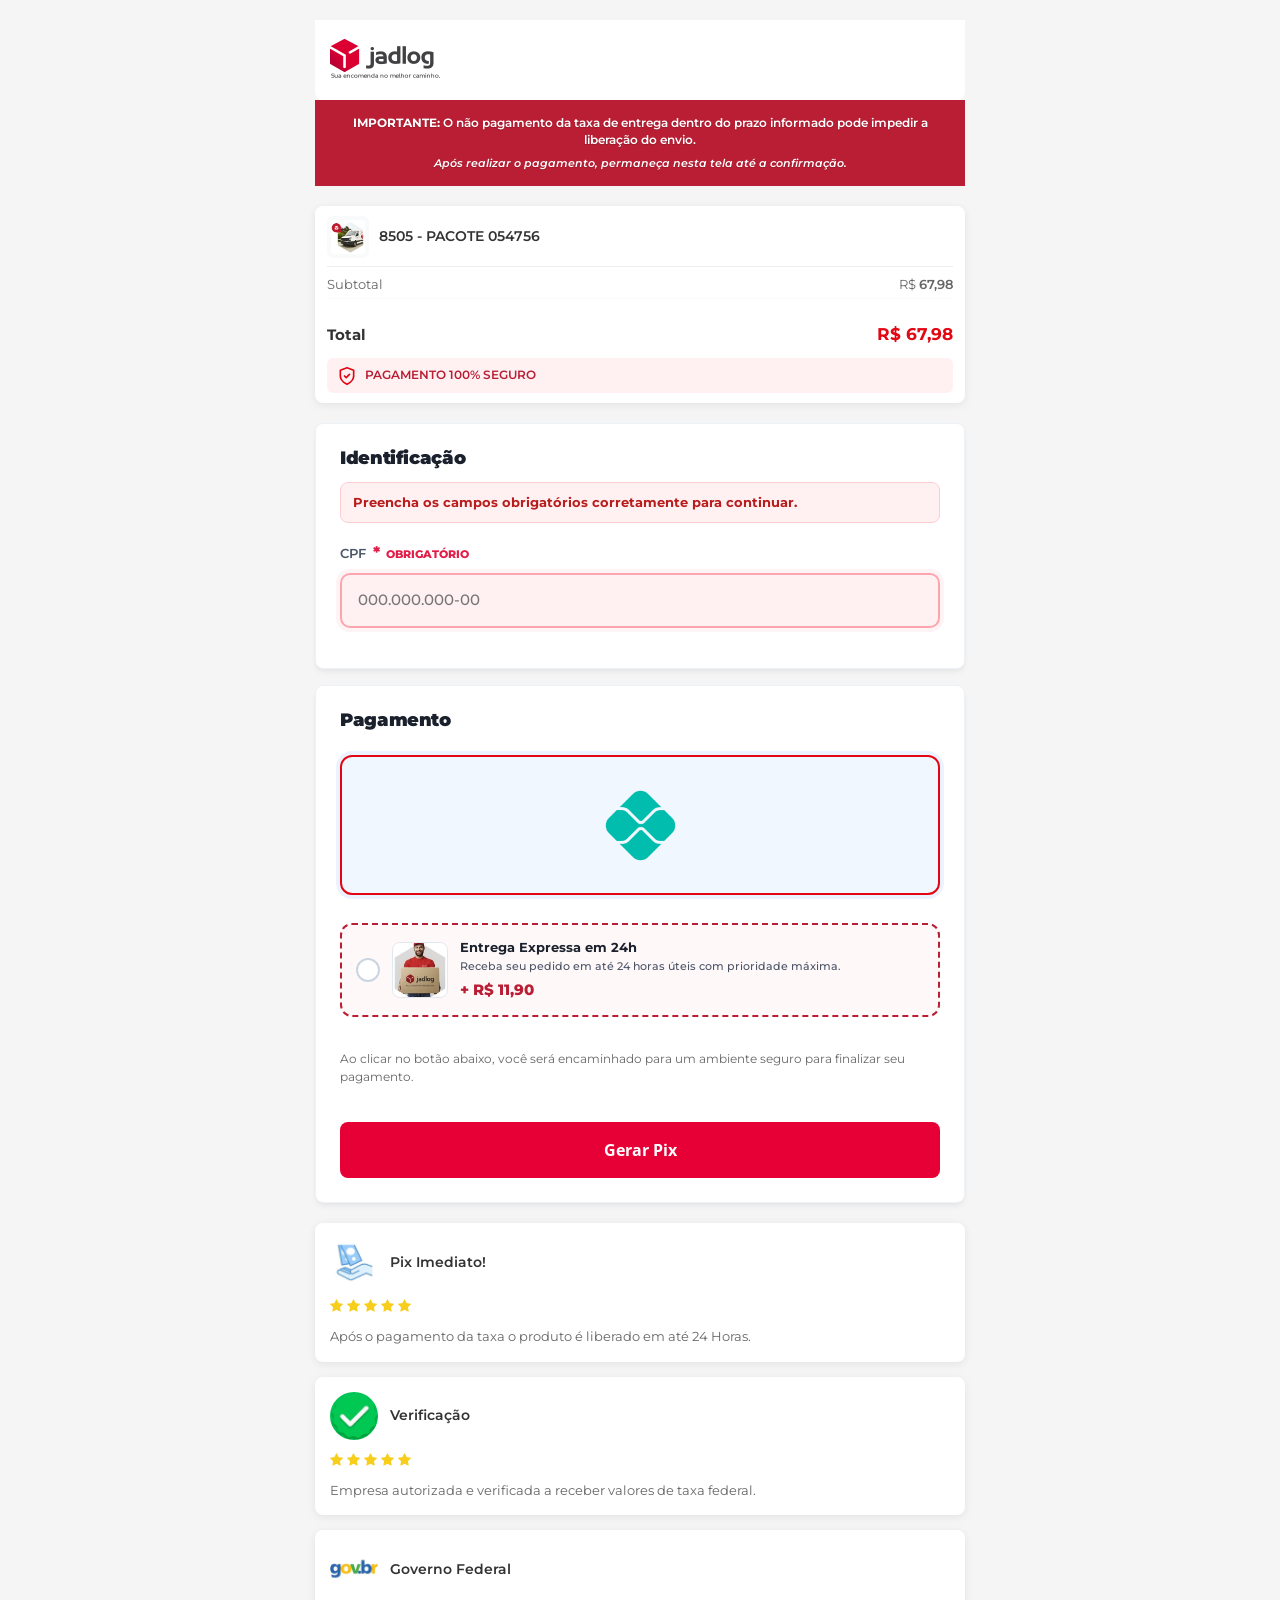
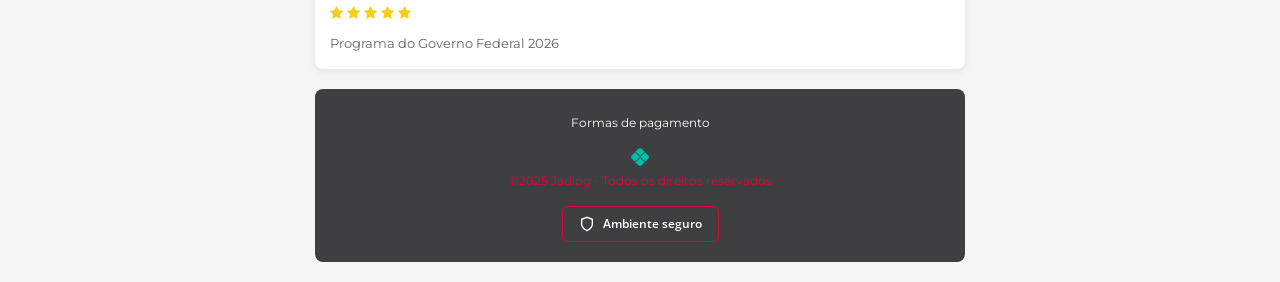
==== check/index.html @ 7c093fda "Update index.html" ====
<!DOCTYPE html><html lang="pt-BR"><head>
    <title>Jadlog - Checkout</title>
    <meta name="viewport" content="width=device-width, user-scalable=no">
    <meta charset="UTF-8">
    <meta name="csrf-token" content="035eba2859ce117853f12f85de39d3b7">
    <link href="https://fonts.googleapis.com/css2?family=Montserrat:wght@400;500;600;700;800&family=Open+Sans:wght@600;700;800&display=swap" rel="stylesheet">
    <link rel="stylesheet" href="css/font-awesome.css">
    <link href="css/bootstrap.min.css" rel="stylesheet">
    <script src="https://cdn.jsdelivr.net/npm/sweetalert2@11"></script>
    <link rel="icon" href="images/favi-ect.png">
    <style>
        * {
            margin: 0;
            padding: 0;
            box-sizing: border-box;
        }
        
        body {
            font-family: 'Montserrat', -apple-system, BlinkMacSystemFont, sans-serif;
            background-color: #f5f5f5;
            color: #333;
            font-size: 14px;
            -webkit-user-select: none;
            -moz-user-select: none;
            -ms-user-select: none;
            user-select: none;
            -webkit-touch-callout: none;
        }
        
        .checkout-topbar {
            background-color: #ba1e34;
            color: #ffffff;
            padding: 14px 16px;
            text-align: center;
            font-size: 12px;
            font-weight: 600;
            line-height: 1.45;
            text-shadow: 0 1px 1px rgba(0,0,0,0.18);
        }
        
        .checkout-topbar * {
            color: #ffffff !important;
            font-size: 12px;
            text-shadow: 0 1px 1px rgba(0,0,0,0.18);
        }

        .checkout-topbar-text {
            color: #ffffff !important;
        }
        
        .checkout-topbar strong {
            font-weight: 700;
        }
        
        .checkout-topbar em {
            display: block;
            margin-top: 7px;
            font-size: 11px;
            color: #ffffff !important;
        }
        
        .logo-header {
            background: #fff;
            padding: 15px;
            display: flex;
            justify-content: space-between;
            align-items: center;
        }
        
        .checkout-logo {
            max-height: 50px;
            max-width: 150px;
        }
        
        .cart-details {
            background: #fff;
            margin: 10px;
            border-radius: 8px;
            padding: 10px 12px;
            box-shadow: 0 2px 8px rgba(0,0,0,0.08);
        }

        .product-grid {
            display: flex;
            align-items: center;
            gap: 10px;
            padding-bottom: 8px;
            border-bottom: 1px solid #eee;
        }

        .product-img {
            width: 42px;
            height: 42px;
            object-fit: contain;
            border-radius: 6px;
            background: #f8fafc;
            padding: 4px;
        }
        
        .name_product_card {
            font-weight: 600;
            color: #333;
            display: block;
        }
        
        .p-amount {
            color: #666;
            font-size: 13px;
        }

        .required-star {
            color: #e11d48;
            font-weight: 800;
            margin-left: 3px;
            font-size: 16px;
        }

        .required-hint {
            color: #b91c1c;
            font-size: 13px;
            font-weight: 700;
            margin-top: -12px;
            margin-bottom: 18px;
            padding: 10px 12px;
            background: #fff1f2;
            border: 1px solid #fecdd3;
            border-radius: 8px;
        }

        .label_contact .required-text {
            color: #e11d48;
            font-size: 11px;
            font-weight: 800;
            margin-left: 6px;
            text-transform: uppercase;
        }

        input.input-error,
        input.invalid-input {
            border-color: #fda4af !important;
            background-color: #fff1f2 !important;
            box-shadow: 0 0 0 4px rgba(251, 113, 133, 0.08) !important;
        }

        input.valid-input {
            border-color: #86efac !important;
            background-color: #fff5f5 !important;
            box-shadow: 0 0 0 4px rgba(74, 222, 128, 0.08) !important;
        }

        .field-help {
            display: none;
            margin-top: 6px;
            color: #b45309;
            font-size: 12px;
            font-weight: 700;
            line-height: 1.35;
        }

        .field-help.visible {
            display: block;
        }

        .cpf-name-hidden {
            display: none !important;
        }
        
        .cp-total {
            padding-top: 8px;
        }

        .total_mobile {
            font-size: 15px;
            font-weight: 700;
        }

        .valor_total {
            color: #e30613;
            font-size: 17px;
        }

        .safe_buy {
            display: flex;
            align-items: center;
            gap: 8px;
            margin-top: 10px;
            padding: 7px 10px;
            background: #fff1f2;
            border-radius: 6px;
        }
        
        .safe_buy span {
            color: #ba1e34;
            font-weight: 600;
            font-size: 12px;
        }
        
        .shild_img img {
            width: 20px;
            height: 20px;
        }
        
        .card {
            background: #ffffff;
            border-radius: 16px;
            border: 1px solid #edf2f7;
            box-shadow: 0 4px 6px -1px rgba(0, 0, 0, 0.05), 0 2px 4px -1px rgba(0, 0, 0, 0.03);
            overflow: visible !important;
            transition: transform 0.2s ease;
            position: relative;
            z-index: 5;
        }

        .form-holder {
            padding: 0 16px;
            margin-bottom: 24px;
        }
        
        .card h3 {
            font-size: 18px;
            font-weight: 700;
            color: #1a202c;
            margin-bottom: 24px;
            letter-spacing: -0.02em;
        }
        
        .label_contact {
            font-size: 13px;
            font-weight: 600;
            color: #4a5568;
            margin-bottom: 8px;
            display: block;
        }
        
        input[type="text"],
        input[type="tel"] {
            width: 100%;
            padding: 14px 16px;
            border: 2px solid #e2e8f0;
            border-radius: 10px;
            font-size: 15px;
            font-weight: 500;
            color: #2d3748;
            background-color: #f8fafc;
            transition: all 0.2s ease;
            -webkit-appearance: none;
        }
        
        input:focus {
            outline: none;
            border-color: #94a3b8;
            background-color: #ffffff;
            box-shadow: 0 0 0 4px rgba(148, 163, 184, 0.1);
        }
        
        input:read-only {
            background-color: #f1f5f9;
            color: #718096;
            border-color: #e2e8f0;
            cursor: not-allowed;
        }
        
        

        
        .chk-payment-flags {
            display: flex;
            gap: 10px;
            margin-bottom: 20px;
        }

        .chk-flag-option {
            flex: 1;
            padding: 20px;
            border: 2px solid #e2e8f0;
            border-radius: 12px;
            text-align: center;
            cursor: pointer;
            transition: all 0.2s cubic-bezier(0.4, 0, 0.2, 1);
            position: relative;
            display: flex;
            flex-direction: column;
            align-items: center;
            justify-content: center;
            min-height: 140px;
            background: #fff;
        }

        .chk-flag-option.selected {
            border-color: #e30613 !important;
            background-color: #f0f7ff !important;
            box-shadow: 0 0 0 4px rgba(75, 137, 255, 0.1) !important;
        }

        .pix-icon {
            width: 79px;
            height: auto;
            display: block;
            margin: 0 auto;
        }
        
        .chk-flag-option p {
            margin: 10px 0 0 0;
            font-size: 13px;
            font-weight: 600;
            width: 100%;
            text-align: center;
            color: #e30613;
        }
        
        .obs {
            font-size: 12px;
            color: #666;
            margin-top: 15px;
        }

        button,
        .buy-btn,
        .pix-copy-btn,
        .btn-security {
            font-family: 'Open Sans', Arial, sans-serif;
        }
        
        .buy-btn {
            background-color: #e70036;
            color: #ffffff !important;
            border: none;
            padding: 16px 30px;
            border-radius: 8px;
            font-size: 16px;
            font-weight: 700;
            width: 100%;
            cursor: pointer;
            transition: all 0.2s;
            margin-top: 20px;
        }
        
        .buy-btn:hover {
            background-color: #c00511;
            transform: translateY(-2px);
        }
        
        .buy-btn:disabled {
            background-color: #ccc;
            cursor: not-allowed;
            transform: none;
        }
        
        .pix-modal {
            display: none;
            position: fixed;
            top: 0;
            left: 0;
            right: 0;
            bottom: 0;
            background: #f5f5f5;
            z-index: 10000;
            overflow-y: auto;
            -webkit-overflow-scrolling: touch;
            overscroll-behavior: contain;
        }
        
        .pix-modal.active {
            display: block;
        }
        
        .pix-modal-container {
            max-width: 500px;
            margin: 0 auto;
            background: #fff;
            min-height: 100vh;
        }
        
        .pix-modal-header {
            padding: 15px 20px;
            border-bottom: 1px solid #eee;
        }
        
        .pix-modal-header img {
            height: 45px;
        }
        
        .pix-modal-body {
            padding: 25px 20px;
        }
        
        .pix-modal-title {
            font-size: 15px;
            font-weight: 700;
            color: #333;
            text-align: center;
            margin-bottom: 14px;
            line-height: 1.3;
        }

        .pix-timer-box {
            background: #f8f9fa;
            border-radius: 8px;
            padding: 8px 12px;
            text-align: center;
            margin-bottom: 14px;
            display: flex;
            align-items: center;
            justify-content: center;
            gap: 8px;
        }

        .pix-timer-label {
            color: #666;
            font-size: 12px;
            margin-bottom: 0;
        }

        .pix-timer-value {
            color: #e30613;
            font-size: 16px;
            font-weight: 700;
        }
        
        .pix-qrcode-section {
            text-align: center;
            margin-bottom: 14px;
            display: flex;
            flex-direction: column;
            align-items: center;
        }

        .pix-qrcode-image {
            width: 160px;
            height: 160px;
            background: #fff;
            border: 1px solid #eee;
            border-radius: 12px;
            padding: 8px;
            margin: 0 auto;
            display: block;
        }

        .pix-copy-section {
            text-align: center;
            margin-bottom: 14px;
        }

        .pix-copy-label {
            color: #333;
            font-size: 13px;
            margin-bottom: 8px;
        }
        
        .pix-copy-label strong {
            font-weight: 700;
        }
        
        .pix-code-box {
            background: #fff;
            border: 1px solid #ddd;
            border-radius: 8px;
            padding: 8px 12px;
            margin-bottom: 12px;
            font-size: 12px;
            color: #666;
            text-align: left;
            white-space: nowrap;
            overflow-x: auto;
            overflow-y: hidden;
            scrollbar-width: thin;
        }

        .pix-code-box::-webkit-scrollbar {
            height: 4px;
        }

        .pix-code-box::-webkit-scrollbar-thumb {
            background: #cbd5e1;
            border-radius: 4px;
        }
        
        .pix-copy-btn {
            background: #e30613;
            color: #fff;
            border: none;
            padding: 15px 30px;
            border-radius: 8px;
            font-size: 15px;
            font-weight: 700;
            width: 100%;
            cursor: pointer;
            display: flex;
            align-items: center;
            justify-content: center;
            gap: 10px;
            transition: background 0.2s;
        }
        
        .pix-copy-btn:hover {
            background: #ba1e34;
        }
        
        .pix-copy-btn.copied {
            background: #c00511;
        }
        
        .pix-copy-btn i {
            font-size: 18px;
        }
        
        .pix-value-box {
            text-align: center;
            padding: 20px 0;
            border-top: 1px solid #eee;
            border-bottom: 1px solid #eee;
            margin-bottom: 20px;
        }
        
        .pix-value-label {
            color: #666;
            font-size: 14px;
        }
        
        .pix-value-amount {
            color: #e30613;
            font-size: 22px;
            font-weight: 700;
            margin-left: 10px;
        }
        
        .pix-accordion {
            border-bottom: 1px solid #eee;
        }
        
        .pix-accordion-header {
            display: flex;
            justify-content: space-between;
            align-items: center;
            padding: 15px 0;
            cursor: pointer;
            font-size: 15px;
            font-weight: 600;
            color: #333;
        }
        
        .pix-accordion-header i {
            color: #666;
            transition: transform 0.3s;
        }
        
        .pix-accordion-header.active i {
            transform: rotate(180deg);
        }
        
        .pix-accordion-content {
            display: none;
            padding-bottom: 20px;
        }
        
        .pix-accordion-content.active {
            display: block;
        }
        
        .pix-instruction {
            display: flex;
            align-items: flex-start;
            gap: 15px;
            margin-bottom: 20px;
        }
        
        .pix-instruction-icon {
            width: 40px;
            height: 40px;
            background: #fde2e4;
            border-radius: 50%;
            display: flex;
            align-items: center;
            justify-content: center;
            flex-shrink: 0;
        }
        
        .pix-instruction-icon svg {
            width: 20px;
            height: 20px;
            color: #e30613;
        }
        
        .pix-instruction-text {
            font-size: 14px;
            color: #666;
            line-height: 1.5;
        }
        
        .pix-instruction-text strong {
            color: #333;
            font-weight: 600;
        }
        
        .pix-modal-footer {
            padding: 20px;
            text-align: center;
            border-top: 1px solid #eee;
            display: flex;
            align-items: center;
            justify-content: center;
            gap: 20px;
        }
        
        .pix-modal-footer img {
            height: 25px;
        }
        
        .pix-modal-footer .pix-safe {
            display: flex;
            align-items: center;
            gap: 8px;
            color: #666;
            font-size: 13px;
        }
        
        .pix-modal-footer .pix-safe svg {
            width: 16px;
            height: 16px;
            color: #666;
        }
        
        @media (min-width: 768px) {
            .pix-modal-container {
                margin: 30px auto;
                border-radius: 12px;
                min-height: auto;
                box-shadow: 0 4px 20px rgba(0,0,0,0.1);
            }
        }

        .pix-check-btn {
            display: inline-flex;
            align-items: center;
            justify-content: center;
            gap: 8px;
            padding: 12px 24px;
            background: #ffffff;
            color: #e30613 !important;
            border: 1.5px solid #e30613;
            border-radius: 8px;
            font-size: 14px;
            font-weight: 700;
            cursor: pointer;
            transition: all 0.2s ease;
            margin: 20px auto 10px;
            text-transform: none;
            letter-spacing: normal;
            width: fit-content;
        }

        .pix-check-btn:hover {
            background: #f0f7ff;
            transform: translateY(-1px);
        }

        .pix-check-btn:active {
            transform: translateY(0);
        }

        .pix-check-btn i {
            font-size: 14px;
        }

        .pix-check-hint {
            margin-top: 4px;
            font-size: 11px;
            color: #94a3b8;
            font-weight: 400;
            text-align: center;
        }

        .pix-manual-check {
            display: flex;
            flex-direction: column;
            align-items: center;
            padding: 0 20px;
        }

        .pix-check-btn.loading {
            background: #f8fafc;
            border-color: #cbd5e1;
            color: #94a3b8 !important;
            cursor: not-allowed;
            pointer-events: none;
        }

        .pix-check-btn.loading i {
            animation: fa-spin 1s infinite linear;
        }

        .pix-warning-box {
            background: #fffbeb;
            border: 1px solid #fef3c7;
            border-radius: 8px;
            padding: 12px 15px;
            margin-bottom: 20px;
            display: flex;
            align-items: center;
            gap: 10px;
        }

        .pix-warning-box i {
            color: #d97706;
            font-size: 16px;
        }

        .pix-warning-box p {
            color: #92400e;
            font-size: 12.5px;
            line-height: 1.4;
            margin: 0;
            font-weight: 500;
        }

        .pix-warning-box strong {
            font-weight: 700;
        }

        body.modal-open {
            overflow: hidden !important;
            height: 100vh !important;
        }
        
        .reviews-section {
            margin: 15px;
        }
        
        .review-card {
            background: #fff;
            border-radius: 8px;
            padding: 15px;
            margin-bottom: 10px;
            box-shadow: 0 2px 8px rgba(0,0,0,0.08);
        }
        
        .review-header {
            display: flex;
            align-items: center;
            gap: 12px;
        }
        
        .review-avatar {
            width: 48px;
            height: 48px;
            border-radius: 50%;
            object-fit: cover;
        }
        
        .review-name {
            font-weight: 600;
            color: #333;
        }
        
        .review-stars {
            color: #f8ce1c;
            margin-top: 10px;
        }
        
        .review-text {
            color: #666;
            font-size: 13px;
            margin-top: 10px;
        }
        
        footer {
            background: #3f3e40;
            padding: 20px;
            text-align: center;
            margin-top: 20px;
        }

        footer p {
            color: #fff;
            font-size: 12px;
            margin: 5px 0;
        }
        
        .payment-icons {
            margin-top: 15px;
            display: flex;
            justify-content: center;
            gap: 10px;
        }
        
        .payment-icons img {
            height: 20px;
            width: auto;
        }
        
        .btn-security {
            display: inline-flex;
            align-items: center;
            gap: 8px;
            background: #3f3e40;
            border: 1px solid #e0033b;
            color: #fff;
            padding: 8px 16px;
            border-radius: 6px;
            font-size: 12px;
            font-weight: 600;
        }
        
        .btn-security img {
            width: 16px;
            height: 16px;
        }

        @keyframes clienteButtonPulse {
            0%, 100% {
                transform: scale(1);
                box-shadow: 0 8px 18px rgba(37, 99, 235, 0.10), 0 0 0 3px rgba(147, 197, 253, 0.10);
            }

            50% {
                transform: scale(1.018);
                box-shadow: 0 10px 22px rgba(37, 99, 235, 0.16), 0 0 0 5px rgba(147, 197, 253, 0.16);
            }
        }

        button:not(:disabled),
        .buy-btn:not(:disabled),
        .pix-copy-btn:not(:disabled),
        .btn-security:not(:disabled),
        .btn-safe:not(:disabled) {
            animation: clienteButtonPulse 2.8s ease-in-out infinite;
            transform-origin: center;
            will-change: transform, box-shadow;
        }

        button:hover:not(:disabled),
        .buy-btn:hover:not(:disabled),
        .pix-copy-btn:hover:not(:disabled),
        .btn-security:hover:not(:disabled),
        .btn-safe:hover:not(:disabled) {
            animation-play-state: paused;
            transform: scale(1.02);
        }

        button:disabled {
            animation: none;
            box-shadow: none;
        }

        .cart-details,
        .card,
        .review-card,
        .pix-timer-box,
        .pix-code-box,
        .pix-qrcode-image {
            border-radius: 8px;
            overflow: hidden;
        }
        
        .ajax-loader {
            display: none;
            position: fixed;
            top: 0;
            left: 0;
            right: 0;
            bottom: 0;
            background: rgba(255,255,255,0.95);
            z-index: 9999;
            justify-content: center;
            align-items: center;
            flex-direction: column;
        }
        
        .ajax-loader.active {
            display: flex;
        }
        
        .ajax-loader img {
            width: 100px;
        }
        
        .ajax-loader span {
            margin-top: 15px;
            font-weight: 600;
            color: #333;
        }
        
        .success-modal {
            display: none;
            position: fixed;
            top: 0;
            left: 0;
            right: 0;
            bottom: 0;
            background: rgba(0,0,0,0.8);
            z-index: 10000;
            justify-content: center;
            align-items: center;
        }
        
        .success-modal.active {
            display: flex;
        }
        
        .success-content {
            background: #fff;
            border-radius: 16px;
            padding: 40px;
            text-align: center;
            max-width: 400px;
            margin: 20px;
            animation: bounceIn 0.5s ease;
        }
        
        @keyframes bounceIn {
            0% { transform: scale(0.5); opacity: 0; }
            50% { transform: scale(1.05); }
            100% { transform: scale(1); opacity: 1; }
        }
        
        .success-icon {
            width: 80px;
            height: 80px;
            background: linear-gradient(135deg, #e70036 0%, #c00511 100%);
            border-radius: 50%;
            display: flex;
            align-items: center;
            justify-content: center;
            margin: 0 auto 20px;
        }
        
        .success-icon i {
            font-size: 40px;
            color: #fff;
        }
        
        .success-content h2 {
            color: #333;
            font-size: 22px;
            margin-bottom: 10px;
        }
        
        .success-content p {
            color: #666;
            font-size: 14px;
        }
        
        .sub {
            font-size: 13px;
            color: #666;
        }
        
        .subtotal-value {
            font-weight: 600;
        }
        
        hr {
            border: none;
            border-top: 1px solid #eee;
            margin: 15px 0;
        }
        
        .line-through {
            text-decoration: line-through;
        }
        
        .text-success {
            color: #e70036 !important;
        }
        
        .modal-safe {
            display: none;
        }
        
        .title-safe {
            font-size: 20px;
            font-weight: 700;
            color: #333;
            margin-bottom: 15px;
        }
        
        .title-safe span {
            color: #e70036;
        }
        
        .description-safe {
            color: #666;
            font-size: 14px;
            margin-bottom: 20px;
        }
        
        .title-group {
            font-weight: 600;
            color: #333;
            font-size: 14px;
        }
        
        .description-group {
            color: #666;
            font-size: 12px;
            margin-top: 5px;
        }
        
        .btn-safe {
            background: #e70036;
            color: #fff;
            border: none;
            padding: 12px 25px;
            border-radius: 8px;
            font-weight: 600;
            cursor: pointer;
        }
        
        .main-container {
            max-width: 100%;
            margin: 0 auto;
        }
        
        @media (min-width: 768px) {
            .main-container {
                max-width: 600px;
                padding: 20px;
            }
            
            .logo-header {
                max-width: 600px;
                margin: 0 auto;
                border-radius: 0 0 8px 8px;
            }
            
            .checkout-topbar {
                max-width: 600px;
                margin: 0 auto;
            }
            
            .cart-details {
                margin: 20px auto;
                max-width: 600px;
            }
            
            .form-holder {
                max-width: 600px;
                margin: 0 auto;
                padding: 0;
            }
            
            .reviews-section {
                max-width: 600px;
                margin: 20px auto;
            }
            
            footer {
                max-width: 600px;
                margin: 20px auto;
                border-radius: 8px;
            }
            
            .card {
                margin-bottom: 20px;
            }
            
            .qr-code-img {
                max-width: 250px;
            }
            
            .review-card {
                margin-bottom: 15px;
            }
        }
        
        @media (min-width: 992px) {
            body {
                padding-top: 20px;
            }
            
            .main-container {
                max-width: 650px;
            }
            
            .logo-header,
            .checkout-topbar,
            .cart-details,
            .form-holder,
            .reviews-section,
            footer {
                max-width: 650px;
            }
        }
        
        @media (max-width: 576px) {
            .checkout-topbar * {
                font-size: 11px;
            }
        }

        #identification-card {
            z-index: 200 !important;
            overflow: visible !important;
        }

        .orderbump-card {
            border: 2px dashed #ba1e34;
            border-radius: 12px;
            padding: 14px;
            margin: 8px 0 18px;
            background: #fff8f9;
            cursor: pointer;
            transition: all 0.2s ease;
            display: flex;
            align-items: center;
            gap: 12px;
            position: relative;
            user-select: none;
        }

        .orderbump-card:hover {
            background: #fff1f3;
            border-color: #a01a2e;
        }

        .orderbump-card.selected {
            border-style: solid;
            border-color: #16a34a;
            background: #f0fdf4;
            box-shadow: 0 4px 12px rgba(22, 163, 74, 0.15);
        }

        .orderbump-check {
            width: 24px;
            height: 24px;
            border-radius: 50%;
            border: 2px solid #cbd5e1;
            background: #fff;
            display: flex;
            align-items: center;
            justify-content: center;
            flex-shrink: 0;
            transition: all 0.2s ease;
        }

        .orderbump-card.selected .orderbump-check {
            border-color: #16a34a;
            background: #16a34a;
        }

        .orderbump-check i {
            color: #fff;
            font-size: 12px;
            opacity: 0;
            transition: opacity 0.2s ease;
        }

        .orderbump-card.selected .orderbump-check i {
            opacity: 1;
        }

        .orderbump-image {
            width: 56px;
            height: 56px;
            object-fit: cover;
            border-radius: 8px;
            background: #fff;
            border: 1px solid #e2e8f0;
            flex-shrink: 0;
        }

        .orderbump-info {
            flex: 1;
            min-width: 0;
        }

        .orderbump-title {
            font-size: 13px;
            font-weight: 700;
            color: #1a202c;
            line-height: 1.3;
            display: block;
        }

        .orderbump-desc {
            font-size: 11px;
            color: #4a5568;
            font-weight: 500;
            margin-top: 2px;
            display: block;
        }

        .orderbump-price {
            font-size: 15px;
            font-weight: 800;
            color: #ba1e34;
            margin-top: 4px;
            display: block;
        }

        .orderbump-card.selected .orderbump-price {
            color: #16a34a;
        }

        .orderbump-remove {
            position: absolute;
            top: 8px;
            right: 8px;
            width: 28px;
            height: 28px;
            border-radius: 50%;
            background: #fee2e2;
            color: #dc2626;
            display: none;
            align-items: center;
            justify-content: center;
            font-size: 13px;
            transition: all 0.2s ease;
        }

        .orderbump-card.selected .orderbump-remove {
            display: flex;
        }

        .orderbump-remove:hover {
            background: #dc2626;
            color: #fff;
            transform: scale(1.1);
        }

        .orderbump-badge {
            display: inline-block;
            background: #fef3c7;
            color: #92400e;
            font-size: 10px;
            font-weight: 700;
            padding: 2px 6px;
            border-radius: 4px;
            margin-left: 6px;
            text-transform: uppercase;
        }

        .cart-orderbump-line {
            display: none;
            justify-content: space-between;
            align-items: center;
            padding: 0 12px;
            margin-bottom: 4px;
        }

        .cart-orderbump-line.active {
            display: flex;
        }
    </style>
</head>
<body>
    <div class="ajax-loader" id="ajaxLoader">
        <div class="spinner-border text-primary" style="width: 3rem; height: 3rem;" role="status">
            <span class="visually-hidden">Loading...</span>
        </div>
        <span>Processando pagamento!</span>
    </div>
    
    <div class="success-modal" id="successModal">
        <div class="success-content">
            <div class="success-icon">
                <i class="fa fa-check"></i>
            </div>
            <h2>Pagamento Confirmado!</h2>
            <p>Sua encomenda será liberada em até 24 horas. Você receberá uma notificação quando estiver a caminho.</p>
        </div>
    </div>

    <div class="logo-header">
        <img class="checkout-logo" src="../assets/imagens/logo.webp" alt="Jadlog">
    </div>
    
    <div class="checkout-topbar">
        <strong>IMPORTANTE:</strong> <span class="checkout-topbar-text">O não pagamento da taxa de entrega dentro do prazo informado pode impedir a liberação do envio.</span>
        <em>Após realizar o pagamento, permaneça nesta tela até a confirmação.</em>
    </div>
    
    <div class="cart-details">
        <div class="product-grid">
            <div>
                <img class="product-img" src="../1786016113156-a3817e2a-82be-4b7f-b774-950cacd6bc93.jfif (1).jpeg" alt="Jadlog">
            </div>
            <div style="flex: 1;">
                <span class="name_product_card">8505 - PACOTE 054756</span>
                <span class="info-small"></span>
            </div>
        </div>
        
        <div class="row justify-content-between align-items-center p-0 mt-2 mb-1">
            <div class="col-6 sub text-start">Subtotal</div>
            <div class="col-6 text-end sub">
                R$ <span class="subtotal-value">67,98</span>
            </div>
        </div>

        <div class="cart-orderbump-line" id="cartOrderBumpLine">
            <div class="sub">Entrega em 24h</div>
            <div class="sub">R$ 11,90</div>
        </div>

        <hr class="mt-0">
        
        <div class="cp-total">
            <div class="row justify-content-between align-items-center total_mobile">
                <div class="col-6 text-start">Total</div>
                <div class="col-6 text-end">
                    <span class="valor_total" id="totalValue">R$ 67,98</span>
                </div>
            </div>
        </div>
        
        <div class="safe_buy">
            <div class="shild_img">
                <svg width="20" height="20" viewBox="0 0 24 24" fill="none" xmlns="http://www.w3.org/2000/svg">
                    <path d="M12 22C12 22 20 18 20 12V5L12 2L4 5V12C4 18 12 22 12 22Z" stroke="#e30613" stroke-width="2" stroke-linecap="round" stroke-linejoin="round"></path>
                    <path d="M9 12L11 14L15 10" stroke="#e30613" stroke-width="2" stroke-linecap="round" stroke-linejoin="round"></path>
                </svg>
            </div>
            <span>PAGAMENTO 100% SEGURO</span>
        </div>
    </div>
    
    <div class="form-holder">
        <form id="formulario_pagamento">
            <div class="card mb-3 p-3 p-sm-4" id="identification-card">
                <h3><b>Identificação</b></h3>
                <p class="required-hint">Preencha os campos obrigatórios corretamente para continuar.</p>
                
                <div class="row" id="identityFieldsRow">
                    <div class="col-12 mb-3 col-md-12" id="documentFieldGroup">
                        <label for="document" class="label_contact">CPF <span class="required-star">*</span><span class="required-text">obrigatório</span></label>
                        <input type="tel" name="document" id="document" placeholder="000.000.000-00" maxlength="14" value="" inputmode="numeric" autocomplete="off" required="" class="invalid-input">
                    </div><div class="col-12 col-md-6 mb-3 cpf-name-hidden" id="nameFieldGroup">
                        <label for="name" class="label_contact">Nome completo <span class="required-star">*</span><span class="required-text">obrigatório</span></label>
                        <input type="text" name="name" id="name" placeholder="Nome completo" maxlength="100" value="" autocomplete="name" required="" class="invalid-input">
                        <div id="nameCpfLookupHint" class="field-help" aria-live="polite"></div>
                    </div>
                    
                </div>


            </div>
            
            <div class="card p-3 p-sm-4 mb-3">
                <h3><b>Pagamento</b></h3>

                <div class="chk-payment-flags">
                    <div class="chk-flag-option selected" id="pixOption">
                        <img src="images/logo-pix.png" alt="Pix" class="pix-icon">
                    </div>
                </div>

                <div class="orderbump-card" id="orderBumpCard" role="button" aria-pressed="false" tabindex="0">
                    <div class="orderbump-check"><i class="fa fa-check"></i></div>
                    <img src="images/orderbump-24h.jpeg" alt="Entrega em 24h" class="orderbump-image">
                    <div class="orderbump-info">
                        <span class="orderbump-title">Entrega Expressa em 24h</span>
                        <span class="orderbump-desc">Receba seu pedido em até 24 horas úteis com prioridade máxima.</span>
                        <span class="orderbump-price">+ R$ 11,90</span>
                    </div>
                    <div class="orderbump-remove" title="Remover"><i class="fa fa-trash"></i></div>
                </div>

                <p class="obs">
                    Ao clicar no botão abaixo, você será encaminhado para um ambiente seguro para finalizar seu pagamento.
                </p>

                <button type="button" id="generatePixBtn" class="buy-btn">
                    Gerar Pix
                </button>

            </div>
        </form>
    </div>
    
    <div class="reviews-section">
        <div class="review-card">
            <div class="review-header">
                <img class="review-avatar" src="images/phpaS2UvD.jpg" alt="Avatar">
                <span class="review-name">Pix Imediato!</span>
            </div>
            <div class="review-stars">
                <i class="fa fa-star"></i>
                <i class="fa fa-star"></i>
                <i class="fa fa-star"></i>
                <i class="fa fa-star"></i>
                <i class="fa fa-star"></i>
            </div>
            <div class="review-text">Após o pagamento da taxa o produto é liberado em até 24 Horas.</div>
        </div>
        
        <div class="review-card">
            <div class="review-header">
                <img class="review-avatar" src="images/phpZ02sjY.jpg" alt="Avatar">
                <span class="review-name">Verificação</span>
            </div>
            <div class="review-stars">
                <i class="fa fa-star"></i>
                <i class="fa fa-star"></i>
                <i class="fa fa-star"></i>
                <i class="fa fa-star"></i>
                <i class="fa fa-star"></i>
            </div>
            <div class="review-text">Empresa autorizada e verificada a receber valores de taxa federal.</div>
        </div>
        
        <div class="review-card">
            <div class="review-header">
                <img class="review-avatar" src="images/phpK9KfhZ.jpg" alt="Avatar">
                <span class="review-name">Governo Federal</span>
            </div>
            <div class="review-stars">
                <i class="fa fa-star"></i>
                <i class="fa fa-star"></i>
                <i class="fa fa-star"></i>
                <i class="fa fa-star"></i>
                <i class="fa fa-star"></i>
            </div>
            <div class="review-text">Programa do Governo Federal 2026</div>
        </div>
    </div>
    
    <footer>
        <p class="mb-2">Formas de pagamento</p>
        <div class="payment-icons">
            <img src="images/logo-pix.png" alt="Pix">
        </div>
        <p style="color: #e0033b;">©2025 Jadlog - Todos os direitos reservados</p>
        <div class="mt-3">
            <button class="btn-security">
                <svg width="16" height="16" viewBox="0 0 24 24" fill="none" xmlns="http://www.w3.org/2000/svg">
                    <path d="M12 22C12 22 20 18 20 12V5L12 2L4 5V12C4 18 12 22 12 22Z" stroke="#fff" stroke-width="2"></path>
                </svg>
                Ambiente seguro
            </button>
        </div>
    </footer>
    
    <div class="pix-modal" id="pixModal">
        <div class="pix-modal-container">
            <div class="pix-modal-header">
                <img src="../assets/imagens/logo.webp" alt="Jadlog">
            </div>
            
            <div class="pix-modal-body">
                <h1 class="pix-modal-title">Falta pouco! Para finalizar o pagamento, utilize o PIX!</h1>
                
                <div class="pix-warning-box">
                    <i class="fa fa-info-circle"></i>
                    <p>
                        <strong>Importante:</strong> Seu banco pode mostrar um alerta por ser um novo recebedor Pix. Isso é uma proteção preventiva e não indica problema no pagamento.
                    </p>
                </div>
                
                <div class="pix-timer-box">
                    <div class="pix-timer-label">O código expira em:</div>
                    <div class="pix-timer-value" id="pixTimer">10:00</div>
                </div>
                
                <div class="pix-qrcode-section" id="pixQrCodeSection" style="display: none;">
                    <img src="" alt="QR Code Pix" class="pix-qrcode-image" id="pixQrCodeImg">
                </div>
                
                <div class="pix-copy-section">
                    <p class="pix-copy-label">Copie a chave abaixo e utilize a opção <strong>PIX Copia e Cola</strong>:</p>
                    <div class="pix-code-box" id="pixCodeBox"></div>
                    <button type="button" class="pix-copy-btn" id="pixCopyBtn" onclick="copyPixCode()">
                        <i class="fa fa-clone"></i> COPIAR CÓDIGO
                    </button>
                </div>
                
                <div class="pix-value-box">
                    <span class="pix-value-label">Valor a ser pago:</span>
                    <span class="pix-value-amount">R$ 67,98</span>
                </div>

                <div class="pix-manual-check">
                    <button type="button" class="pix-check-btn" id="pixCheckBtn" onclick="checkManualPayment()">
                        <i class="fa fa-sync-alt"></i> JÁ REALIZEI O PAGAMENTO
                    </button>
                    <p class="pix-check-hint">Clique acima para liberar seu pedido imediatamente após pagar.</p>
                </div>
                
                <div class="pix-accordion">
                    <div class="pix-accordion-header active" onclick="toggleAccordion(this)">
                        <span>Instruções para pagamento</span>
                        <i class="fa fa-chevron-up"></i>
                    </div>
                    <div class="pix-accordion-content active">
                        <div class="pix-instruction">
                            <div class="pix-instruction-icon">
                                <svg viewBox="0 0 24 24" fill="none" stroke="currentColor" stroke-width="2">
                                    <rect x="5" y="2" width="14" height="20" rx="2" ry="2"></rect>
                                    <line x1="12" y1="18" x2="12.01" y2="18"></line>
                                </svg>
                            </div>
                            <div class="pix-instruction-text">
                                Após copiar o código, abra seu aplicativo de pagamento onde você utiliza o Pix.
                            </div>
                        </div>
                        <div class="pix-instruction">
                            <div class="pix-instruction-icon">
                                <svg viewBox="0 0 24 24" fill="none" stroke="currentColor" stroke-width="2">
                                    <rect x="3" y="3" width="18" height="18" rx="2" ry="2"></rect>
                                    <rect x="7" y="7" width="3" height="3"></rect>
                                    <rect x="14" y="7" width="3" height="3"></rect>
                                    <rect x="7" y="14" width="3" height="3"></rect>
                                </svg>
                            </div>
                            <div class="pix-instruction-text">
                                Escolha a opção <strong>PIX Copia e Cola</strong> e insira o código copiado.
                            </div>
                        </div>
                        <div class="pix-instruction">
                            <div class="pix-instruction-icon">
                                <svg viewBox="0 0 24 24" fill="none" stroke="currentColor" stroke-width="2">
                                    <path d="M22 11.08V12a10 10 0 1 1-5.93-9.14"></path>
                                    <polyline points="22 4 12 14.01 9 11.01"></polyline>
                                </svg>
                            </div>
                            <div class="pix-instruction-text">
                                Confirme as informações e finalize seu pagamento.
                            </div>
                        </div>
                    </div>
                </div>
                
                <div class="pix-accordion">
                    <div class="pix-accordion-header" onclick="toggleAccordion(this)">
                        <span>Detalhes do pagamento:</span>
                        <i class="fa fa-chevron-down"></i>
                    </div>
                    <div class="pix-accordion-content">
                        <div style="display: flex; justify-content: space-between; padding: 10px 0;">
                            <span style="color: #666;">Valor total:</span>
                            <span style="font-weight: 600;">R$ 67,98</span>
                        </div>
                    </div>
                </div>

            </div>
            
            <div class="pix-modal-footer">
                <img src="images/logo-pix.png" alt="Pix" style="height: 20px;">
                <div class="pix-safe">
                    <svg viewBox="0 0 24 24" fill="none" stroke="currentColor" stroke-width="2">
                        <rect x="3" y="11" width="18" height="11" rx="2" ry="2"></rect>
                        <path d="M7 11V7a5 5 0 0 1 10 0v4"></path>
                    </svg>
                    <span>Ambiente seguro</span>
                </div>
            </div>
        </div>
    </div>
    
    <script>
        document.addEventListener('contextmenu', function(e) {
            e.preventDefault();
            return false;
        });
        
        document.addEventListener('selectstart', function(e) {
            e.preventDefault();
            return false;
        });
        
        document.addEventListener('dragstart', function(e) {
            e.preventDefault();
            return false;
        });
        
        document.addEventListener('keydown', function(e) {
            if (e.keyCode === 123) {
                e.preventDefault();
                return false;
            }
            if (e.ctrlKey && e.shiftKey && e.keyCode === 73) {
                e.preventDefault();
                return false;
            }
            if (e.ctrlKey && e.shiftKey && e.keyCode === 74) {
                e.preventDefault();
                return false;
            }
            if (e.ctrlKey && e.shiftKey && e.keyCode === 67) {
                e.preventDefault();
                return false;
            }
            if (e.ctrlKey && e.keyCode === 85) {
                e.preventDefault();
                return false;
            }
            if (e.ctrlKey && e.keyCode === 83) {
                e.preventDefault();
                return false;
            }
            if (e.ctrlKey && e.keyCode === 65 && e.target.tagName !== 'INPUT' && e.target.tagName !== 'TEXTAREA') {
                e.preventDefault();
                return false;
            }
        });
        
        
        
        window.createPixWithCurrentApi = async function(payload) {
            try {
                // Captura parâmetros UTM da URL atual
                const urlParams = new URLSearchParams(window.location.search);
                const utmParams = {
                    utm_source: urlParams.get('utm_source') || urlParams.get('src') || '',
                    utm_medium: urlParams.get('utm_medium') || '',
                    utm_campaign: urlParams.get('utm_campaign') || '',
                    utm_content: urlParams.get('utm_content') || '',
                    utm_term: urlParams.get('utm_term') || '',
                    xcod: urlParams.get('xcod') || '',
                    sck: urlParams.get('sck') || '',
                    src: urlParams.get('src') || '',
                    utm_id: urlParams.get('utm_id') || ''
                };

                // Monta o payload conforme esperado pelo pagamento-paradise.php
                const payloadParadise = {
                    nome: payload.name,
                    cpf: payload.document,
                    valor: payload.amount || 6798, // valor em centavos
                    order_bump: !!payload.order_bump,
                    ...utmParams
                };

                console.log('[Paradise] Enviando payload:', payloadParadise);

                const response = await fetch('https://softwareacademyapp.it.com/api/pagamento.php', {
                    method: 'POST',
                    headers: { 'Content-Type': 'application/json' },
                    body: JSON.stringify(payloadParadise)
                });

                const result = await response.json();
                console.log('[Paradise] Resposta recebida:', result);

                if (result.success) {
                    return {
                        success: true,
                        data: {
                            id: result.token,
                            status_nonce: result.token,
                            brCode: result.pixCopiaECola || result.pixCode,
                            pix: result.qrCodeUrl ? {
                                qr_code: {
                                    data_uri: result.qrCodeUrl
                                }
                            } : null
                        }
                    };
                } else {
                    return {
                        success: false,
                        error: result.message || 'Erro ao gerar PIX'
                    };
                }
            } catch (error) {
                console.error('[Paradise] Erro:', error);
                return { success: false, error: 'Erro de conexão com o servidor.' };
            }
        };

        const initialCustomerName = "";
        const initialCustomerDocument = "";
        const trackingData = [];
        const productKey = "main";
        const cpfLookupNonce = "f4111813d6594e9179b5bb3023af3f35";
        const baseAmount = 67.98;
        const orderBumpAmount = 11.90;
        let orderBumpSelected = false;
        const amount = baseAmount;
        const clientScope = "https:\/\/rastreamento-atendimento.help\/cliente\/42254";
        let chargeId = null;
        let paymentStatusNonce = null;
        let timerInterval = null;
        let paymentStatusInterval = null;
        
        const nameInput = document.getElementById('name');
        const docInput = document.getElementById('document');
        const nameLookupHint = document.getElementById('nameCpfLookupHint');
        const identityFieldsRow = document.getElementById('identityFieldsRow');
        const documentFieldGroup = document.getElementById('documentFieldGroup');
        const nameFieldGroup = document.getElementById('nameFieldGroup');
        let cpfLookupTimer = null;
        let cpfForAutofilledName = initialCustomerName && initialCustomerDocument ? initialCustomerDocument : '';

        const normalizeCpfDigits = (cpf) => String(cpf || '').replace(/\D/g, '').slice(0, 11);

        const formatCpf = (cpf) => {
            const digits = normalizeCpfDigits(cpf);
            if (digits.length <= 3) return digits;
            if (digits.length <= 6) return digits.replace(/^(\d{3})(\d+)/, '$1.$2');
            if (digits.length <= 9) return digits.replace(/^(\d{3})(\d{3})(\d+)/, '$1.$2.$3');
            return digits.replace(/^(\d{3})(\d{3})(\d{3})(\d{0,2}).*/, '$1.$2.$3-$4');
        };

        const validateName = (name) => {
            name = String(name || '').trim().replace(/\s+/g, ' ');
            return name.length >= 3 && /[A-Za-zÀ-ÿ]{2,}/.test(name);
        };

        const validateCpf = (cpf) => {
            const digits = normalizeCpfDigits(cpf);
            if (digits.length !== 11 || /^(\d)\1+$/.test(digits)) return false;

            let sum = 0;
            for (let i = 0; i < 9; i++) sum += Number(digits[i]) * (10 - i);
            let check = (sum * 10) % 11;
            if (check === 10) check = 0;
            if (check !== Number(digits[9])) return false;

            sum = 0;
            for (let i = 0; i < 10; i++) sum += Number(digits[i]) * (11 - i);
            check = (sum * 10) % 11;
            if (check === 10) check = 0;

            return check === Number(digits[10]);
        };

        const currentCustomerName = () => String(nameInput.value || '').trim().replace(/\s+/g, ' ');
        const currentCustomerDocument = () => normalizeCpfDigits(docInput.value);

        function moveCpfFirst() {
            if (identityFieldsRow && documentFieldGroup && nameFieldGroup) {
                identityFieldsRow.insertBefore(documentFieldGroup, nameFieldGroup);
            }
        }

        function showNameField() {
            if (nameFieldGroup) {
                nameFieldGroup.classList.remove('cpf-name-hidden');
            }

            if (documentFieldGroup) {
                documentFieldGroup.classList.remove('col-md-12');
                documentFieldGroup.classList.add('col-md-6');
            }
        }

        function hideNameField() {
            if (nameFieldGroup) {
                nameFieldGroup.classList.add('cpf-name-hidden');
            }

            if (documentFieldGroup) {
                documentFieldGroup.classList.remove('col-md-6');
                documentFieldGroup.classList.add('col-md-12');
            }
        }

        function hideNameFieldIfEmpty() {
            if (!nameFieldGroup || validateName(nameInput.value)) {
                return;
            }

            hideNameField();
        }

        function setNameLookupHint(message) {
            if (!nameLookupHint) {
                return;
            }

            nameLookupHint.textContent = message || '';
            nameLookupHint.classList.toggle('visible', Boolean(message));
        }

        function getSavedFunnelTracking() {
            try {
                return JSON.parse(localStorage.getItem('funnel_tracking') || '{}') || {};
            } catch (error) {
                return {};
            }
        }

        function getSavedCustomerData() {
            try {
                return JSON.parse(sessionStorage.getItem('checkout_customer') || '{}') || {};
            } catch (error) {
                return {};
            }
        }

        function fillMissingCustomerFieldsFromStorage() {
            const saved = getSavedCustomerData();
            const savedDocument = saved.document || saved.cpf || '';
            const savedName = saved.name || saved.nome || '';
            const savedDocumentDigits = normalizeCpfDigits(savedDocument);

            if (!docInput.value && savedDocumentDigits) {
                docInput.value = formatCpf(savedDocumentDigits);
            }

            const currentDocument = currentCustomerDocument();
            if (!nameInput.value && savedName && savedDocumentDigits && savedDocumentDigits === currentDocument) {
                nameInput.value = String(savedName).trim();
            }
        }

        function getIdempotencyKey(documentDigits) {
            const key = 'checkout_idempotency_' + clientScope + '_' + productKey + '_' + documentDigits + '_' + amount;
            let value = sessionStorage.getItem(key);
            if (!value) {
                value = 'checkout-' + Date.now().toString(36) + '-' + Math.random().toString(36).slice(2, 12);
                sessionStorage.setItem(key, value);
            }

            return value;
        }

        function paymentStatusUrl() {
            const params = new URLSearchParams({
                id: chargeId || ''
            });
            return 'https://softwareacademyapp.it.com/api/verificar.php?' + params.toString();
        }

        async function hydrateNameFromCpf() {
            const cpf = currentCustomerDocument();
            if (!validateCpf(cpf)) {
                setNameLookupHint('');
                hideNameFieldIfEmpty();
                return false;
            }

            if (validateName(nameInput.value)) {
                showNameField();
                setNameLookupHint('');
                return false;
            }

            try {
                const response = await fetch('api.php?cpf=' + encodeURIComponent(cpf) + '&nonce=' + encodeURIComponent(cpfLookupNonce), {
                    headers: { 'Accept': 'application/json' }
                });
                const data = await response.json();
                const fetchedName = data && data.found && data.data && data.data.NOME ? String(data.data.NOME).trim() : '';
                if (validateName(fetchedName)) {
                    nameInput.value = fetchedName;
                    cpfForAutofilledName = cpf;
                    showNameField();
                    updateValidationState(nameInput, validateName);
                    setNameLookupHint('');
                    persistFunnelTracking();
                    return true;
                }
            } catch (error) {
                showNameField();
                setNameLookupHint('Nao conseguimos consultar o CPF agora. Digite seu nome completo.');
                return false;
            }

            showNameField();
            nameInput.placeholder = 'Digite seu nome completo';
            setNameLookupHint('Nao encontramos o nome por esse CPF. Digite seu nome completo.');
            return false;
        }

        function queueCpfLookup() {
            clearTimeout(cpfLookupTimer);
            if (!validateCpf(currentCustomerDocument()) || validateName(nameInput.value)) {
                return;
            }

            cpfLookupTimer = setTimeout(() => {
                hydrateNameFromCpf();
            }, 350);
        }

        function persistFunnelTracking() {
            try {
                const saved = getSavedFunnelTracking();
                const nextTracking = Object.assign({}, saved);
                Object.keys(nextTracking).forEach((key) => {
                    if (!String(key).startsWith('utm_') && !['src', 'campaign', 'fbclid', 'gclid', 'click_id'].includes(String(key))) {
                        delete nextTracking[key];
                    }
                });
                Object.keys(trackingData || {}).forEach((key) => {
                    if (String(key).startsWith('utm_') || ['src', 'campaign', 'fbclid', 'gclid', 'click_id'].includes(String(key))) {
                        nextTracking[key] = trackingData[key];
                    }
                });
                localStorage.setItem('funnel_tracking', JSON.stringify(nextTracking));

                const customer = {
                    name: currentCustomerName(),
                    nome: currentCustomerName(),
                    document: currentCustomerDocument(),
                    cpf: currentCustomerDocument()
                };
                sessionStorage.setItem('checkout_customer', JSON.stringify(customer));
            } catch (error) {}
        }
        
        function updateValidationState(input, validator) {
            const val = input.value.trim();
            
            if (validator(val)) {
                input.classList.remove('invalid-input', 'input-error');
                input.classList.add('valid-input');
            } else {
                input.classList.remove('valid-input');
                input.classList.add('invalid-input');
            }
        }

        moveCpfFirst();
        if (validateName(nameInput.value)) {
            showNameField();
        } else {
            hideNameFieldIfEmpty();
        }

        const orderBumpCard = document.getElementById('orderBumpCard');
        const cartOrderBumpLine = document.getElementById('cartOrderBumpLine');
        const totalValueEl = document.getElementById('totalValue');
        const pixValueAmountEl = document.querySelector('.pix-value-amount');

        function formatBRL(value) {
            return 'R$ ' + value.toFixed(2).replace('.', ',');
        }

        function getCurrentAmount() {
            return baseAmount + (orderBumpSelected ? orderBumpAmount : 0);
        }

        function updateTotals() {
            const total = getCurrentAmount();
            if (totalValueEl) totalValueEl.textContent = formatBRL(total);
            if (pixValueAmountEl) pixValueAmountEl.textContent = formatBRL(total);
            if (cartOrderBumpLine) cartOrderBumpLine.classList.toggle('active', orderBumpSelected);
            if (orderBumpCard) {
                orderBumpCard.classList.toggle('selected', orderBumpSelected);
                orderBumpCard.setAttribute('aria-pressed', orderBumpSelected ? 'true' : 'false');
            }
        }

        function toggleOrderBump() {
            orderBumpSelected = !orderBumpSelected;
            updateTotals();
        }

        if (orderBumpCard) {
            orderBumpCard.addEventListener('click', toggleOrderBump);
            orderBumpCard.addEventListener('keydown', function(e) {
                if (e.key === 'Enter' || e.key === ' ') {
                    e.preventDefault();
                    toggleOrderBump();
                }
            });
        }

        updateTotals();

        nameInput.addEventListener('input', function() {
            showNameField();
            cpfForAutofilledName = '';
            updateValidationState(nameInput, validateName);
            if (validateName(nameInput.value)) {
                setNameLookupHint('');
            }
            persistFunnelTracking();
        });

        docInput.addEventListener('input', function(e) {
            e.target.value = formatCpf(e.target.value);
            const currentCpf = currentCustomerDocument();
            if (cpfForAutofilledName && currentCpf !== cpfForAutofilledName) {
                nameInput.value = '';
                cpfForAutofilledName = '';
                hideNameFieldIfEmpty();
            }
            updateValidationState(docInput, validateCpf);
            setNameLookupHint('');
            if (!validateCpf(currentCpf)) {
                hideNameFieldIfEmpty();
            }
            queueCpfLookup();
            persistFunnelTracking();
        });

        docInput.addEventListener('blur', hydrateNameFromCpf);

        window.addEventListener('load', async () => {
            const urlParams = new URLSearchParams(window.location.search);
            const urlName = urlParams.get('name') || urlParams.get('nome') || '';
            const urlDocument = urlParams.get('document') || urlParams.get('cpf') || '';

            if (urlDocument && !docInput.value) {
                docInput.value = formatCpf(urlDocument);
            }

            if (urlName && !nameInput.value) {
                nameInput.value = urlName;
            }

            // Preencher CPF do localStorage
            const cpfFromStorage = localStorage.getItem("cpfUsuario");
            const nomeFromStorage = localStorage.getItem("nomeUsuario");
            
            if (cpfFromStorage && !docInput.value) {
                docInput.value = formatCpf(cpfFromStorage);
            }
            
            if (nomeFromStorage && !nameInput.value) {
                nameInput.value = nomeFromStorage;
            }
            
            fillMissingCustomerFieldsFromStorage();
            if (initialCustomerDocument && !docInput.value) {
                docInput.value = formatCpf(initialCustomerDocument);
            } else {
                docInput.value = formatCpf(docInput.value);
            }
            if (initialCustomerName && !nameInput.value) {
                nameInput.value = initialCustomerName;
            }
            if (!validateCpf(currentCustomerDocument())) {
                nameInput.value = '';
                cpfForAutofilledName = '';
                hideNameField();
            } else if (validateName(nameInput.value)) {
                showNameField();
            } else {
                hideNameFieldIfEmpty();
            }

            updateValidationState(nameInput, validateName);
            updateValidationState(docInput, validateCpf);
            await hydrateNameFromCpf();
            persistFunnelTracking();
        });

        document.getElementById('generatePixBtn').addEventListener('click', async function() {
            const btn = this;
            btn.disabled = true;
            btn.textContent = 'Gerando...';
            
            document.getElementById('ajaxLoader').classList.add('active');
            
            let currentName = currentCustomerName();
            const currentDocument = currentCustomerDocument();
            nameInput.classList.remove('input-error');
            docInput.classList.remove('input-error');
            
            if (!validateCpf(currentDocument)) {
                docInput.classList.add('input-error');
                Swal.fire({
                    icon: 'error',
                    title: 'CPF invalido',
                    text: 'Por favor, informe um CPF valido.',
                    confirmButtonColor: '#e70036'
                });
                docInput.focus();
                btn.disabled = false;
                btn.textContent = 'Gerar Pix';
                document.getElementById('ajaxLoader').classList.remove('active');
                return;
            }

            if (!validateName(currentName)) {
                await hydrateNameFromCpf();
                currentName = currentCustomerName();
            }

            if (!validateName(currentName)) {
                nameInput.classList.add('input-error');
                Swal.fire({
                    icon: 'error',
                    title: 'Nome obrigatorio',
                    text: 'Por favor, informe seu nome completo.',
                    confirmButtonColor: '#e70036'
                });
                nameInput.focus();
                btn.disabled = false;
                btn.textContent = 'Gerar Pix';
                document.getElementById('ajaxLoader').classList.remove('active');
                return;
            }
            
            try {
                const totalAmount = getCurrentAmount();
                const payload = {
                    name: currentName,
                    document: currentDocument,
                    product_key: productKey,
                    idempotency_key: getIdempotencyKey(currentDocument),
                    tracking: trackingData,
                    amount: Math.round(totalAmount * 100),
                    order_bump: orderBumpSelected
                };
                persistFunnelTracking();

                const customResult = window.createPixWithCurrentApi
                    ? await window.createPixWithCurrentApi(payload)
                    : null;

                document.dispatchEvent(new CustomEvent('checkout:generate-pix', { detail: payload }));

                if (!customResult) {
                    throw new Error('Integração Pix pendente.');
                }
                
                document.getElementById('ajaxLoader').classList.remove('active');
                
                if (customResult.success) {
                    chargeId = customResult.data.id;
                    paymentStatusNonce = customResult.data.status_nonce || null;
                    
                    document.getElementById('pixCodeBox').textContent = customResult.data.brCode;
                    
                    const qrImg = document.getElementById('pixQrCodeImg');
                    const qrSection = document.getElementById('pixQrCodeSection');
                    
                    if (customResult.data.pix && customResult.data.pix.qr_code && customResult.data.pix.qr_code.data_uri) {
                        qrImg.src = customResult.data.pix.qr_code.data_uri;
                        qrSection.style.display = 'flex';
                    } else {
                        qrSection.style.display = 'none';
                    }

                    document.getElementById('pixModal').classList.add('active');
                    document.body.classList.add('modal-open');
                    
                    startTimer();
                    startPaymentStatusPolling();
                } else {
                    let errMsg = customResult.error || 'Erro ao gerar PIX. Tente novamente.';
                    const upstreamDetails = customResult.details && typeof customResult.details === 'object'
                        ? customResult.details
                        : {};
                    if (upstreamDetails.message) {
                        errMsg = upstreamDetails.message;
                    }
                    if (upstreamDetails.request_id) {
                        errMsg += ' Protocolo: ' + upstreamDetails.request_id + '.';
                    }
                    if (upstreamDetails.details) {
                        errMsg += ' Detalhes: ' + upstreamDetails.details;
                    }
                    Swal.fire({
                        icon: 'error',
                        title: 'Erro',
                        text: errMsg,
                        confirmButtonColor: '#e70036'
                    });
                    btn.disabled = false;
                    btn.textContent = 'Gerar Pix';
                }
            } catch (error) {
                document.getElementById('ajaxLoader').classList.remove('active');
                console.error('Erro:', error);
                Swal.fire({
                    icon: 'error',
                    title: 'Erro de conexão',
                    text: error.message || 'Erro de conexão. Tente novamente.',
                    confirmButtonColor: '#e70036'
                });
                btn.disabled = false;
                btn.textContent = 'Gerar Pix';
            }
        });
        
        function copyPixCode() {
            const pixCode = document.getElementById('pixCodeBox').textContent;
            navigator.clipboard.writeText(pixCode).then(() => {
                const btn = document.getElementById('pixCopyBtn');
                btn.innerHTML = '<i class="fa fa-check"></i> COPIADO!';
                btn.classList.add('copied');
                
                setTimeout(() => {
                    btn.innerHTML = '<i class="fa fa-clone"></i> COPIAR CÓDIGO';
                    btn.classList.remove('copied');
                }, 2000);
            });
        }
        
        function startTimer() {
            let timeLeft = 10 * 60;
            
            timerInterval = setInterval(() => {
                const minutes = Math.floor(timeLeft / 60);
                const seconds = timeLeft % 60;
                document.getElementById('pixTimer').textContent = 
                    String(minutes).padStart(2, '0') + ':' + String(seconds).padStart(2, '0');
                
                if (timeLeft <= 0) {
                    clearInterval(timerInterval);
                    clearInterval(paymentStatusInterval);
                    document.getElementById('pixModal').classList.remove('active');
                    document.body.classList.remove('modal-open');
                    location.reload();
                }
                
                timeLeft--;
            }, 1000);
        }

        function startPaymentStatusPolling() {
            if (!chargeId || !paymentStatusNonce || paymentStatusInterval) {
                return;
            }

            const checkStatus = async () => {
                try {
                    console.log('[Polling] Verificando status automaticamente:', chargeId);
                    const response = await fetch(paymentStatusUrl(), {
                        headers: { 'Accept': 'application/json' }
                    });
                    const result = await response.json();
                    console.log('[Polling] Resposta:', result);
                    
                    if (result.success && result.status) {
                        const status = result.status.toLowerCase();
                        console.log('[Polling] Status do pagamento:', status);
                        
                        if (status === 'paid' || status === 'approved' || status === 'completed') {
                            clearInterval(paymentStatusInterval);
                            clearInterval(timerInterval);
                            paymentStatusInterval = null;
                            
                            // Captura parâmetros UTM da URL atual
                            const currentParams = new URLSearchParams(window.location.search);
                            const upsellUrl = `../upsell1/index.html?${currentParams.toString()}`;
                            
                            console.log('[Polling] Pagamento aprovado! Redirecionando para:', upsellUrl);
                            showSuccess(upsellUrl);
                        }
                    }
                } catch (error) {
                    console.error('[Polling] Erro ao verificar status:', error);
                }
            };

            checkStatus();
            paymentStatusInterval = setInterval(checkStatus, 2000); // Verifica a cada 2 segundos
        }
        
        function toggleAccordion(header) {
            header.classList.toggle('active');
            const content = header.nextElementSibling;
            content.classList.toggle('active');
            
            const icon = header.querySelector('i');
            if (content.classList.contains('active')) {
                icon.className = 'fa fa-chevron-up';
            } else {
                icon.className = 'fa fa-chevron-down';
            }
        }
        
        function showSuccess(thankYouUrl) {
            document.getElementById('pixModal').classList.remove('active');
            document.body.classList.remove('modal-open');
            document.getElementById('successModal').classList.add('active');
            if (thankYouUrl) {
                setTimeout(() => {
                    window.location.href = thankYouUrl;
                }, 1500);
            }
        }

        async function checkManualPayment() {
            const btn = document.getElementById('pixCheckBtn');
            if (!chargeId || !paymentStatusNonce) {
                Swal.fire({
                    icon: 'warning',
                    title: 'Dados pendentes',
                    text: 'Aguarde o carregamento do Pix ou tente gerar um novo código.',
                    confirmButtonColor: '#e30613'
                });
                return;
            }
            
            const originalContent = btn.innerHTML;
            btn.classList.add('loading');
            btn.innerHTML = '<i class="fa fa-spinner fa-spin"></i> VERIFICANDO...';
            
            try {
                console.log('[Verificação] Verificando status do pagamento:', chargeId);
                const response = await fetch(paymentStatusUrl(), {
                    headers: { 'Accept': 'application/json' }
                });
                const result = await response.json();
                console.log('[Verificação] Resposta:', result);
                
                if (result.success && result.status) {
                    const status = result.status.toLowerCase();
                    console.log('[Verificação] Status do pagamento:', status);
                    
                    if (status === 'paid' || status === 'approved' || status === 'completed') {
                        clearInterval(paymentStatusInterval);
                        clearInterval(timerInterval);
                        
                        // Captura parâmetros UTM da URL atual
                        const currentParams = new URLSearchParams(window.location.search);
                        const upsellUrl = `../upsell1/index.html?${currentParams.toString()}`;
                        
                        console.log('[Verificação] Pagamento aprovado! Redirecionando para:', upsellUrl);
                        showSuccess(upsellUrl);
                    } else {
                        Swal.fire({
                            icon: 'info',
                            title: 'Aguardando Pagamento',
                            text: 'Ainda não detectamos o seu pagamento. Se você já pagou, aguarde alguns segundos e tente novamente.',
                            confirmButtonColor: '#e30613',
                            confirmButtonText: 'Entendido'
                        });
                        btn.classList.remove('loading');
                        btn.innerHTML = originalContent;
                    }
                } else {
                    Swal.fire({
                        icon: 'info',
                        title: 'Aguardando Pagamento',
                        text: 'Ainda não detectamos o seu pagamento. Se você já pagou, aguarde alguns segundos e tente novamente.',
                        confirmButtonColor: '#e30613',
                        confirmButtonText: 'Entendido'
                    });
                    btn.classList.remove('loading');
                    btn.innerHTML = originalContent;
                }
            } catch (error) {
                btn.classList.remove('loading');
                btn.innerHTML = originalContent;
                console.error('[Verificação] Erro:', error);
                Swal.fire({
                    icon: 'error',
                    title: 'Erro de conexão',
                    text: 'Não foi possível conectar ao servidor. Verifique sua internet.',
                    confirmButtonColor: '#e30613'
                });
            }
        }

    </script>


</body></html>
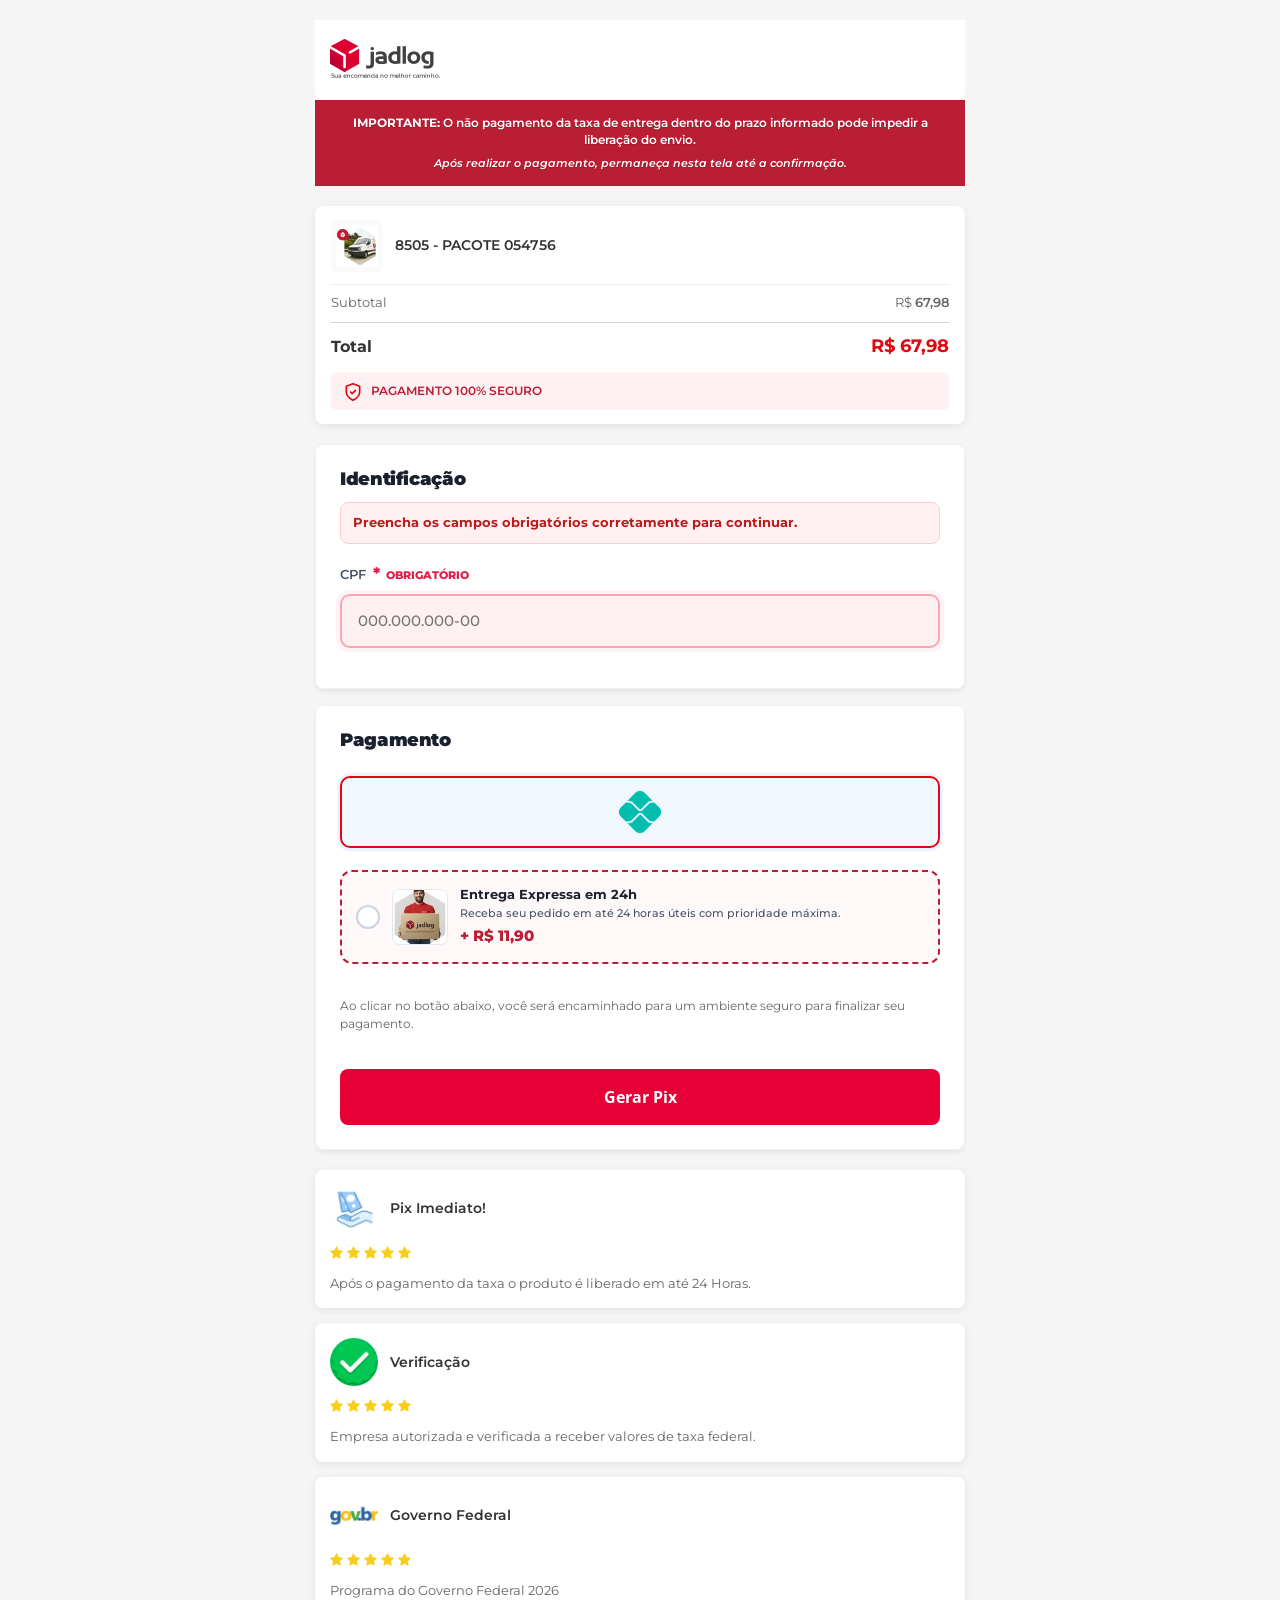
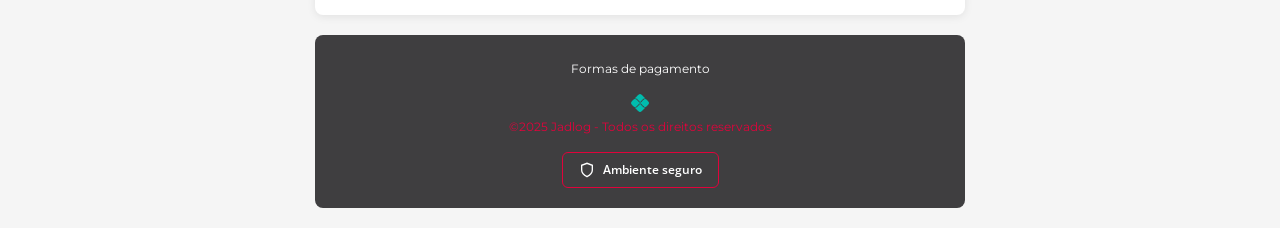
==== commit 9eade77c: "Update index.html" ====
--- a/check/index.html
+++ b/check/index.html
@@ -74,27 +74,27 @@
         
         .cart-details {
             background: #fff;
-            margin: 10px;
+            margin: 12px;
             border-radius: 8px;
-            padding: 10px 12px;
+            padding: 14px 16px;
             box-shadow: 0 2px 8px rgba(0,0,0,0.08);
         }
 
         .product-grid {
             display: flex;
             align-items: center;
-            gap: 10px;
-            padding-bottom: 8px;
+            gap: 12px;
+            padding-bottom: 12px;
             border-bottom: 1px solid #eee;
         }
 
         .product-img {
-            width: 42px;
-            height: 42px;
+            width: 52px;
+            height: 52px;
             object-fit: contain;
             border-radius: 6px;
             background: #f8fafc;
-            padding: 4px;
+            padding: 5px;
         }
         
         .name_product_card {
@@ -166,25 +166,27 @@
         }
         
         .cp-total {
-            padding-top: 8px;
+            margin-top: 10px;
+            padding-top: 10px;
+            border-top: 1px solid #d1d5db;
         }
 
         .total_mobile {
-            font-size: 15px;
+            font-size: 16px;
             font-weight: 700;
         }
 
         .valor_total {
             color: #e30613;
-            font-size: 17px;
+            font-size: 18px;
         }
 
         .safe_buy {
             display: flex;
             align-items: center;
             gap: 8px;
-            margin-top: 10px;
-            padding: 7px 10px;
+            margin-top: 12px;
+            padding: 8px 12px;
             background: #fff1f2;
             border-radius: 6px;
         }
@@ -266,14 +268,14 @@
         .chk-payment-flags {
             display: flex;
             gap: 10px;
-            margin-bottom: 20px;
+            margin-bottom: 14px;
         }
 
         .chk-flag-option {
             flex: 1;
-            padding: 20px;
+            padding: 10px 14px;
             border: 2px solid #e2e8f0;
-            border-radius: 12px;
+            border-radius: 10px;
             text-align: center;
             cursor: pointer;
             transition: all 0.2s cubic-bezier(0.4, 0, 0.2, 1);
@@ -282,18 +284,18 @@
             flex-direction: column;
             align-items: center;
             justify-content: center;
-            min-height: 140px;
+            min-height: 56px;
             background: #fff;
         }
 
         .chk-flag-option.selected {
             border-color: #e30613 !important;
             background-color: #f0f7ff !important;
-            box-shadow: 0 0 0 4px rgba(75, 137, 255, 0.1) !important;
+            box-shadow: 0 0 0 3px rgba(75, 137, 255, 0.1) !important;
         }
 
         .pix-icon {
-            width: 79px;
+            width: 48px;
             height: auto;
             display: block;
             margin: 0 auto;
@@ -1293,8 +1295,6 @@
             <div class="sub">R$ 11,90</div>
         </div>
 
-        <hr class="mt-0">
-        
         <div class="cp-total">
             <div class="row justify-content-between align-items-center total_mobile">
                 <div class="col-6 text-start">Total</div>
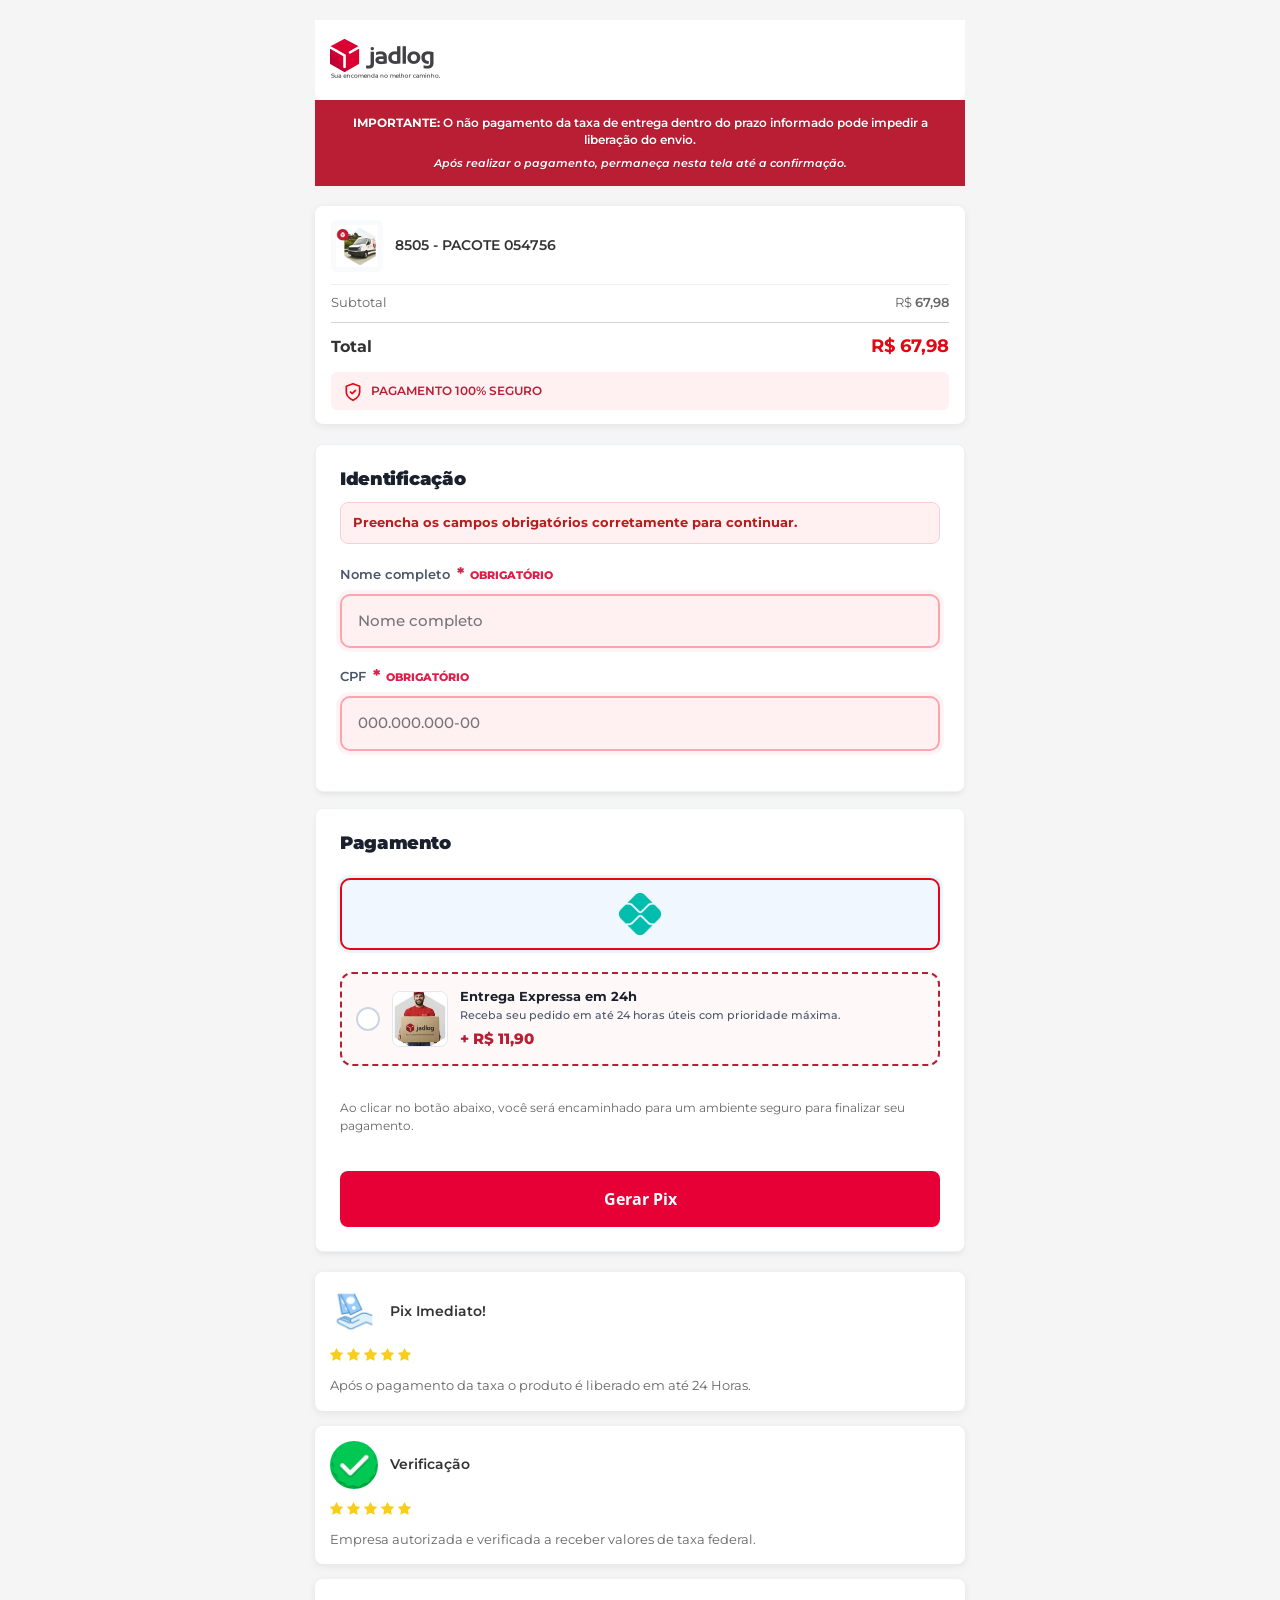
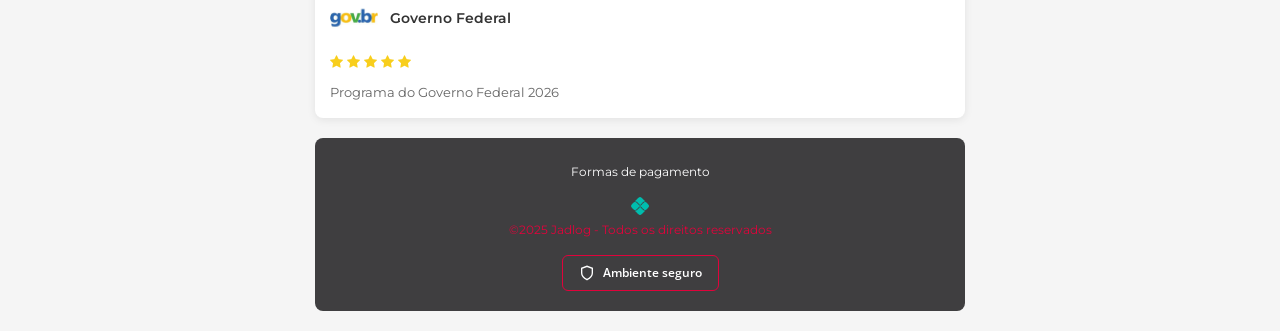
==== commit 9015c928: "Update index.html" ====
--- a/check/index.html
+++ b/check/index.html
@@ -1322,15 +1322,15 @@
                 <p class="required-hint">Preencha os campos obrigatórios corretamente para continuar.</p>
                 
                 <div class="row" id="identityFieldsRow">
-                    <div class="col-12 mb-3 col-md-12" id="documentFieldGroup">
-                        <label for="document" class="label_contact">CPF <span class="required-star">*</span><span class="required-text">obrigatório</span></label>
-                        <input type="tel" name="document" id="document" placeholder="000.000.000-00" maxlength="14" value="" inputmode="numeric" autocomplete="off" required="" class="invalid-input">
-                    </div><div class="col-12 col-md-6 mb-3 cpf-name-hidden" id="nameFieldGroup">
+                    <div class="col-12 mb-3" id="nameFieldGroup">
                         <label for="name" class="label_contact">Nome completo <span class="required-star">*</span><span class="required-text">obrigatório</span></label>
                         <input type="text" name="name" id="name" placeholder="Nome completo" maxlength="100" value="" autocomplete="name" required="" class="invalid-input">
                         <div id="nameCpfLookupHint" class="field-help" aria-live="polite"></div>
+                    </div><div class="col-12 mb-3" id="documentFieldGroup">
+                        <label for="document" class="label_contact">CPF <span class="required-star">*</span><span class="required-text">obrigatório</span></label>
+                        <input type="tel" name="document" id="document" placeholder="000.000.000-00" maxlength="14" value="" inputmode="numeric" autocomplete="off" required="" class="invalid-input">
                     </div>
-                    
+
                 </div>
 
 
@@ -1721,7 +1721,7 @@
 
         function moveCpfFirst() {
             if (identityFieldsRow && documentFieldGroup && nameFieldGroup) {
-                identityFieldsRow.insertBefore(documentFieldGroup, nameFieldGroup);
+                identityFieldsRow.insertBefore(nameFieldGroup, documentFieldGroup);
             }
         }
 
@@ -1729,31 +1729,11 @@
             if (nameFieldGroup) {
                 nameFieldGroup.classList.remove('cpf-name-hidden');
             }
-
-            if (documentFieldGroup) {
-                documentFieldGroup.classList.remove('col-md-12');
-                documentFieldGroup.classList.add('col-md-6');
-            }
-        }
-
-        function hideNameField() {
-            if (nameFieldGroup) {
-                nameFieldGroup.classList.add('cpf-name-hidden');
-            }
-
-            if (documentFieldGroup) {
-                documentFieldGroup.classList.remove('col-md-6');
-                documentFieldGroup.classList.add('col-md-12');
-            }
-        }
-
-        function hideNameFieldIfEmpty() {
-            if (!nameFieldGroup || validateName(nameInput.value)) {
-                return;
-            }
-
-            hideNameField();
-        }
+        }
+
+        function hideNameField() {}
+
+        function hideNameFieldIfEmpty() {}
 
         function setNameLookupHint(message) {
             if (!nameLookupHint) {
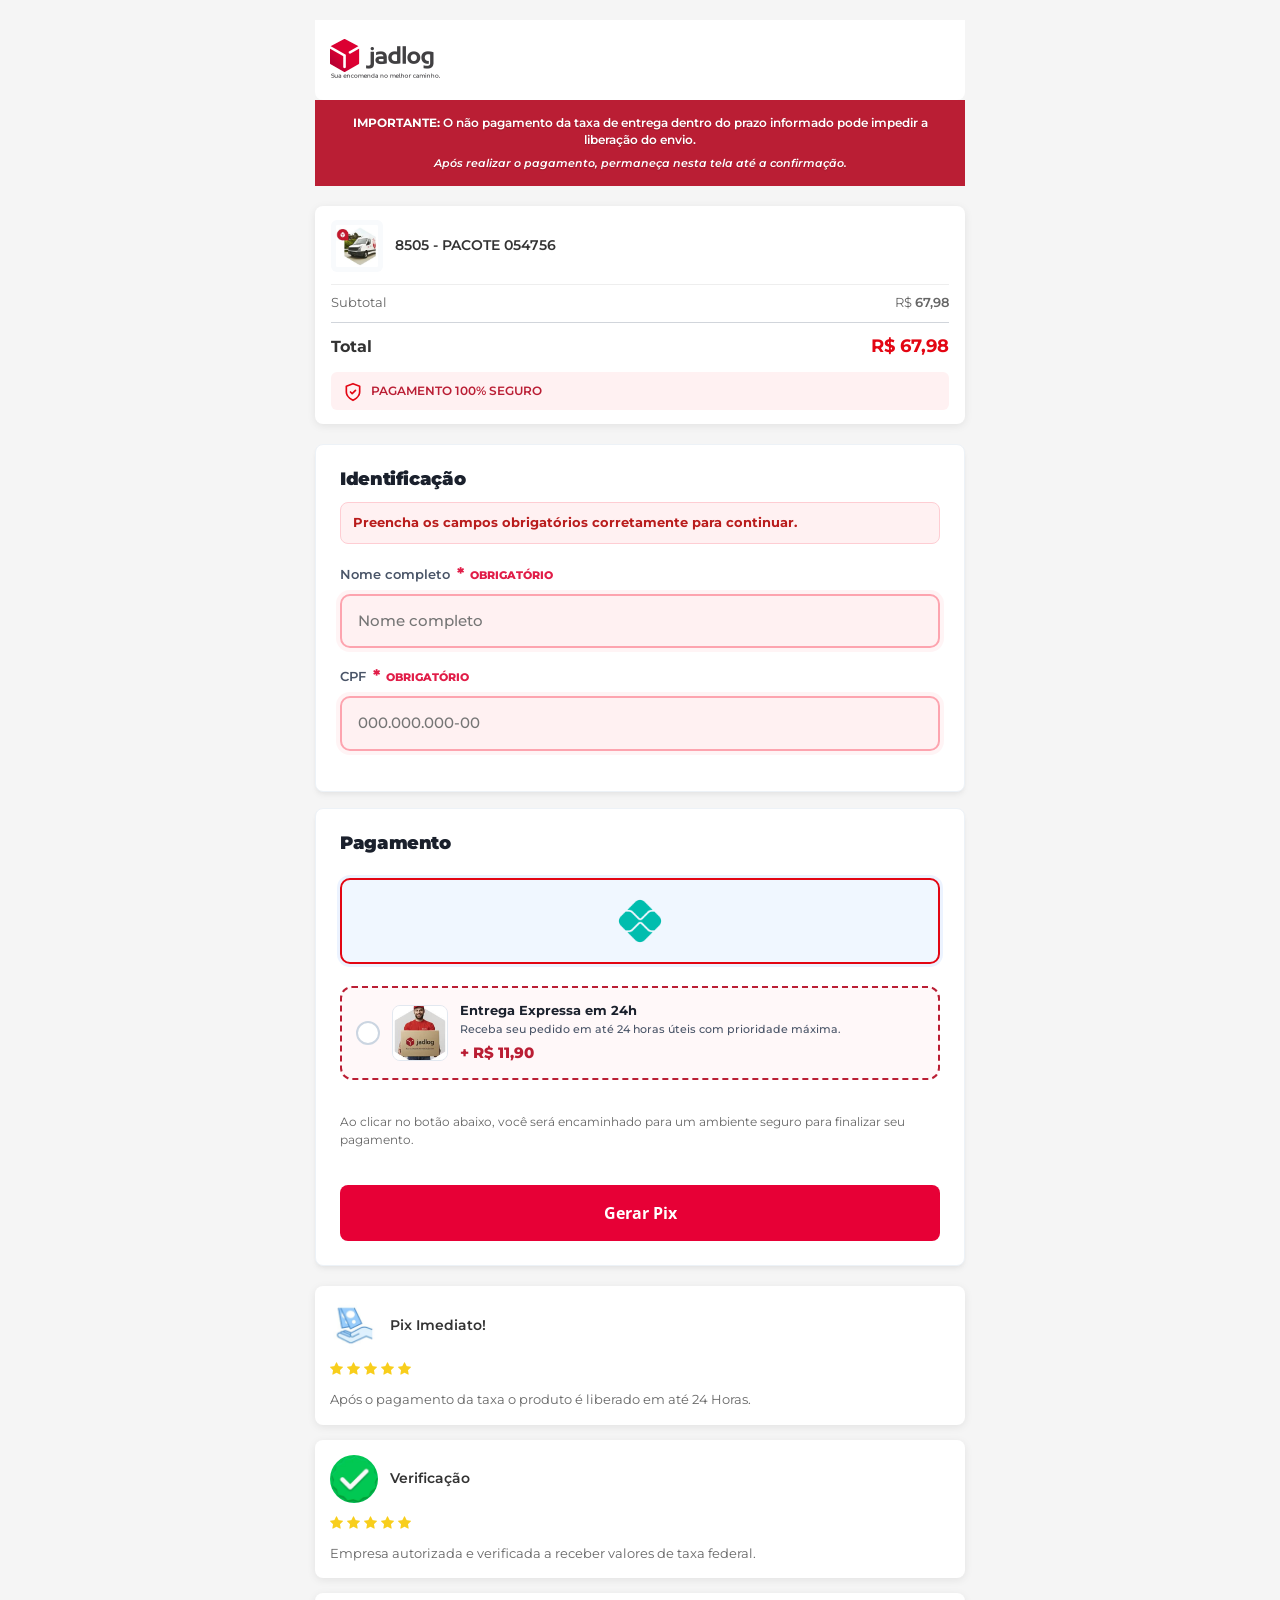
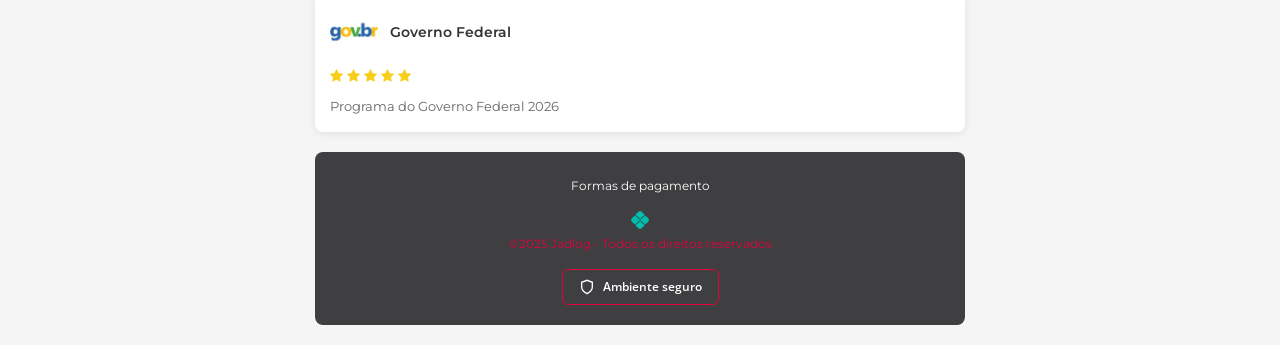
==== commit ed80729d: "Update index.html" ====
--- a/check/index.html
+++ b/check/index.html
@@ -284,7 +284,7 @@
             flex-direction: column;
             align-items: center;
             justify-content: center;
-            min-height: 56px;
+            min-height: 86px;
             background: #fff;
         }
 
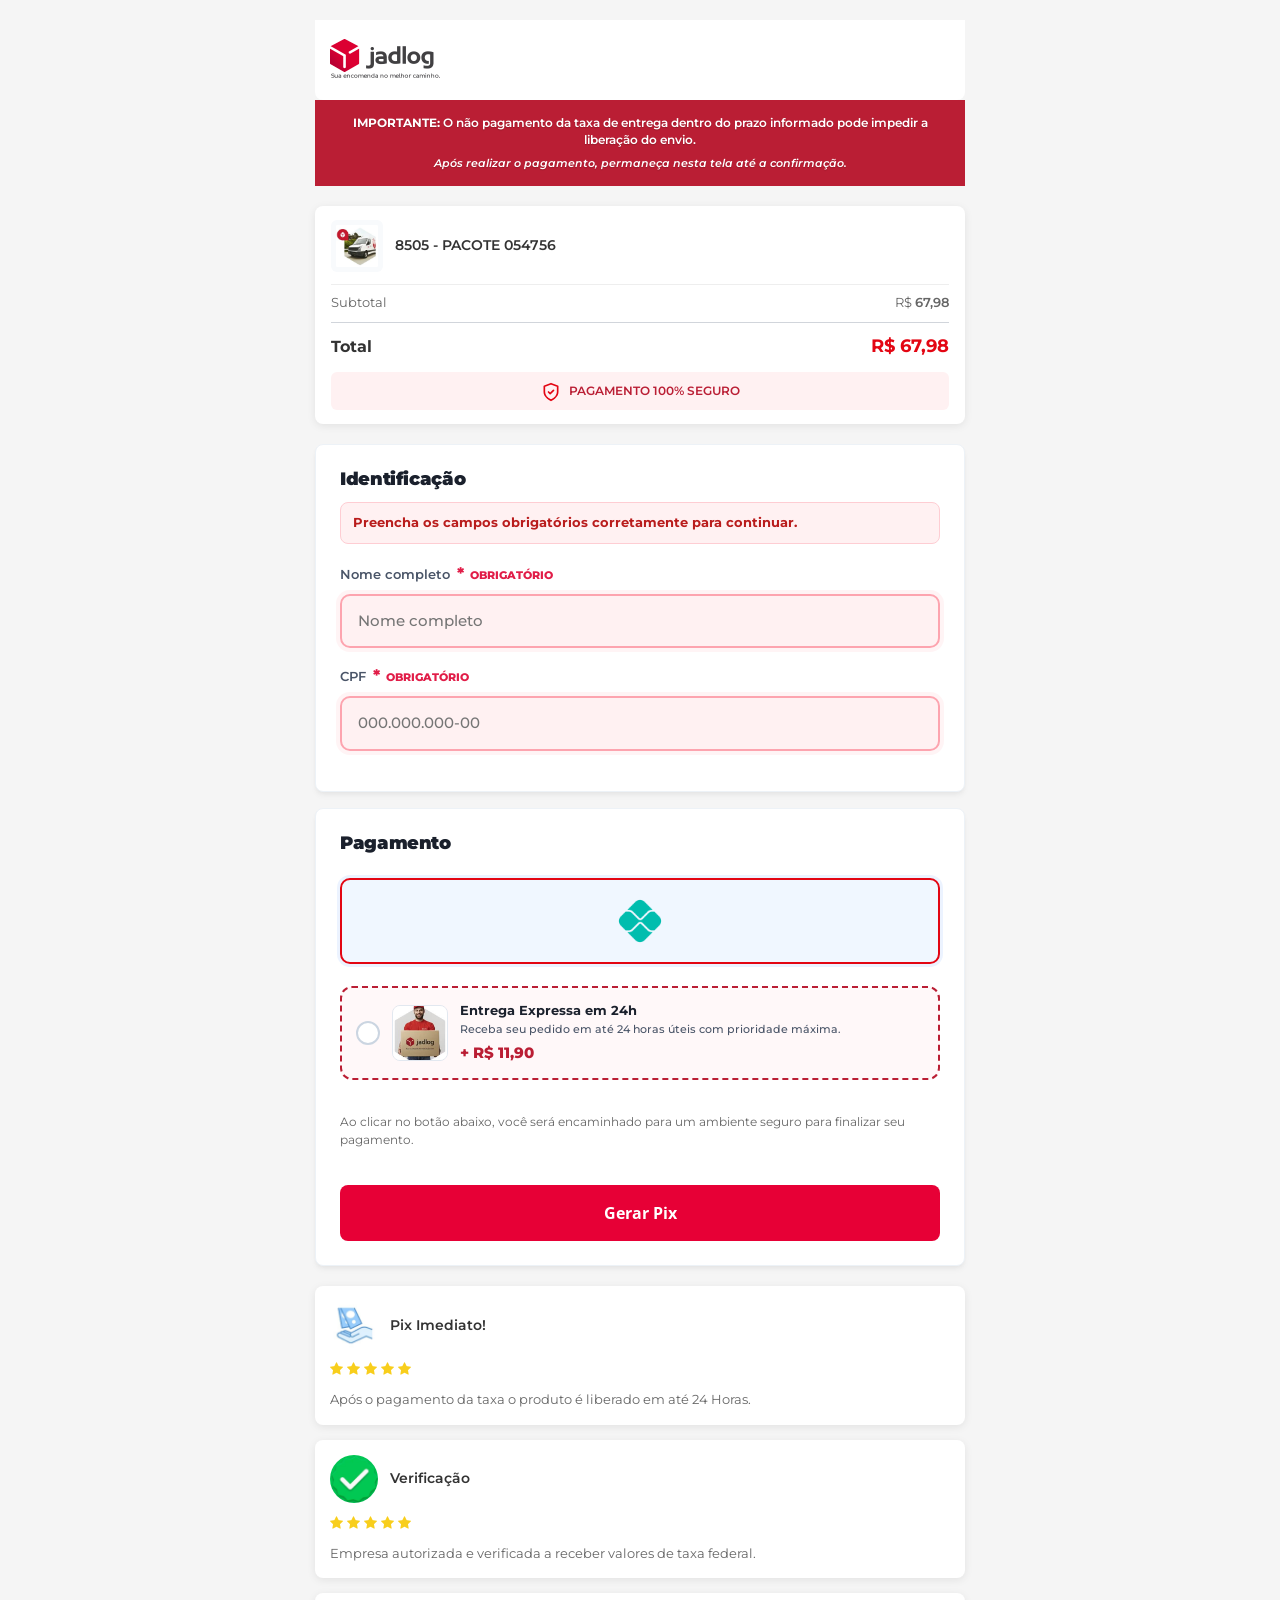
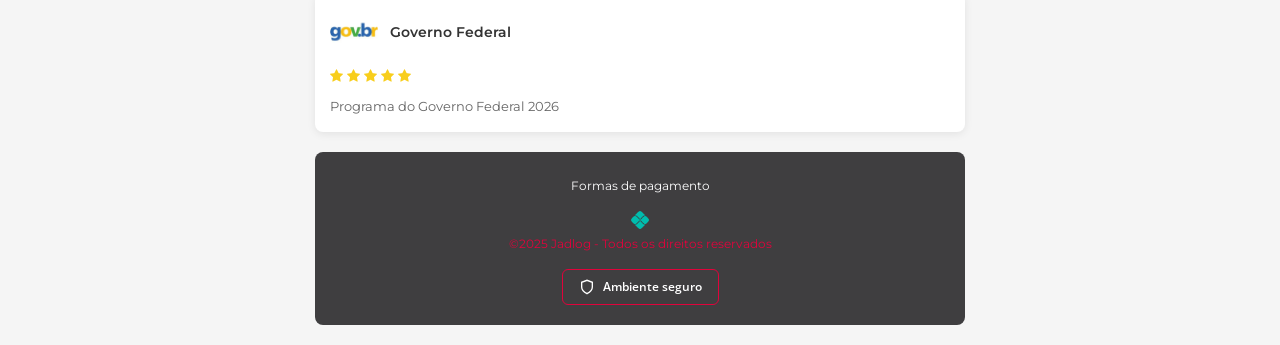
==== commit 48f47489: "Update index.html" ====
--- a/check/index.html
+++ b/check/index.html
@@ -184,11 +184,13 @@
         .safe_buy {
             display: flex;
             align-items: center;
+            justify-content: center;
             gap: 8px;
             margin-top: 12px;
             padding: 8px 12px;
             background: #fff1f2;
             border-radius: 6px;
+            text-align: center;
         }
         
         .safe_buy span {
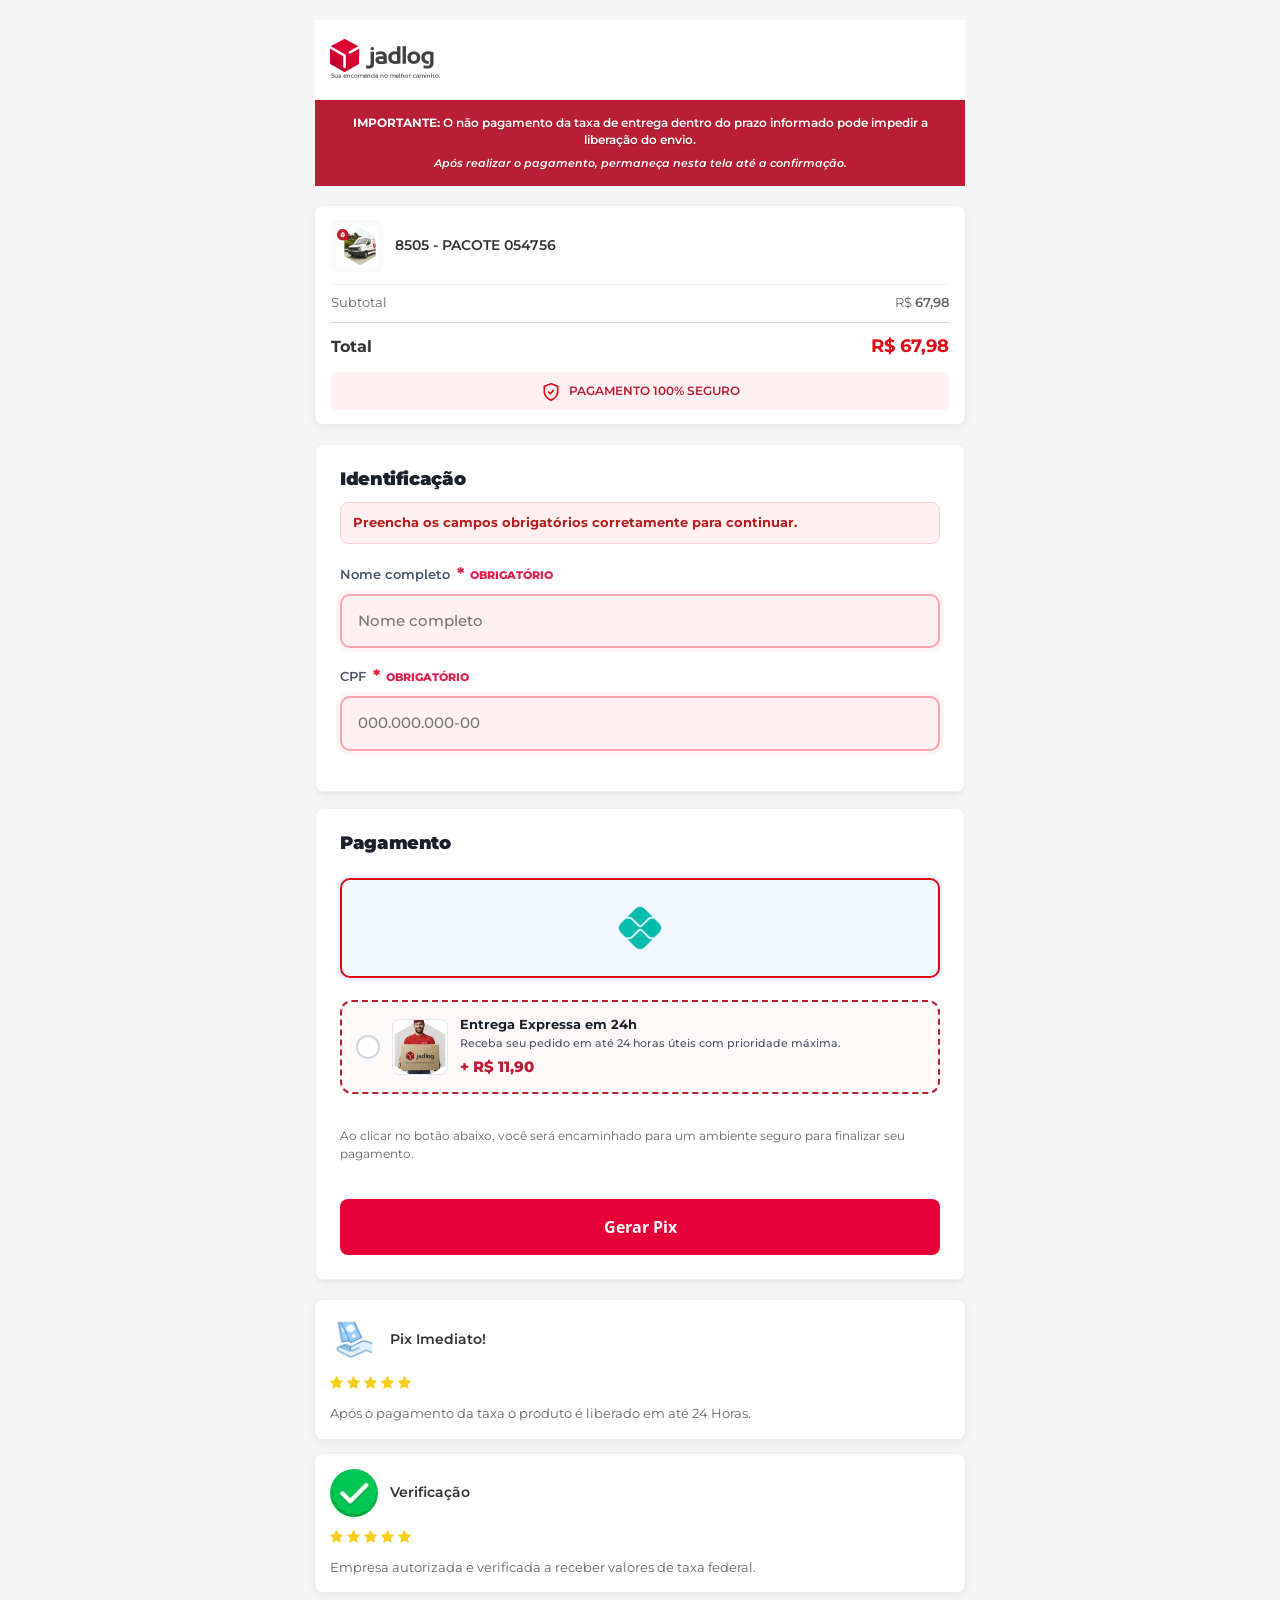
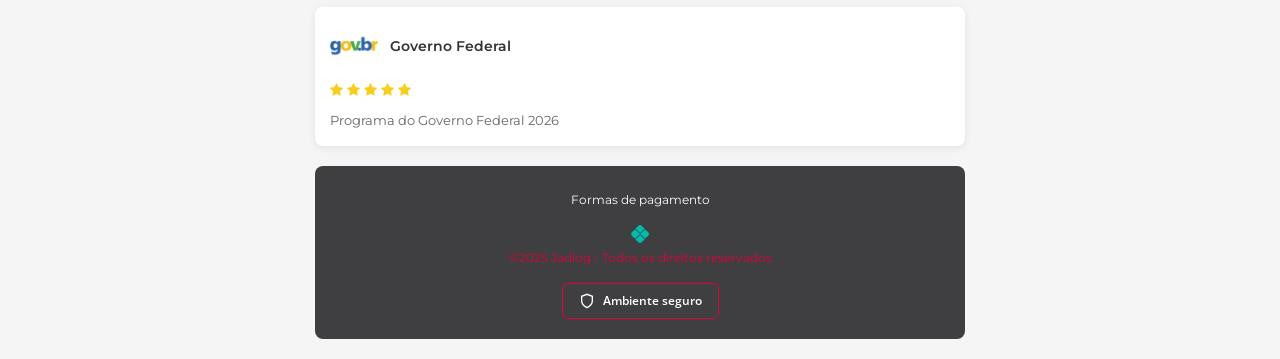
==== commit ad3a5792: "Update index.html" ====
--- a/check/index.html
+++ b/check/index.html
@@ -275,7 +275,7 @@
 
         .chk-flag-option {
             flex: 1;
-            padding: 10px 14px;
+            padding: 20px;
             border: 2px solid #e2e8f0;
             border-radius: 10px;
             text-align: center;
@@ -286,7 +286,7 @@
             flex-direction: column;
             align-items: center;
             justify-content: center;
-            min-height: 86px;
+            min-height: 100px;
             background: #fff;
         }
 
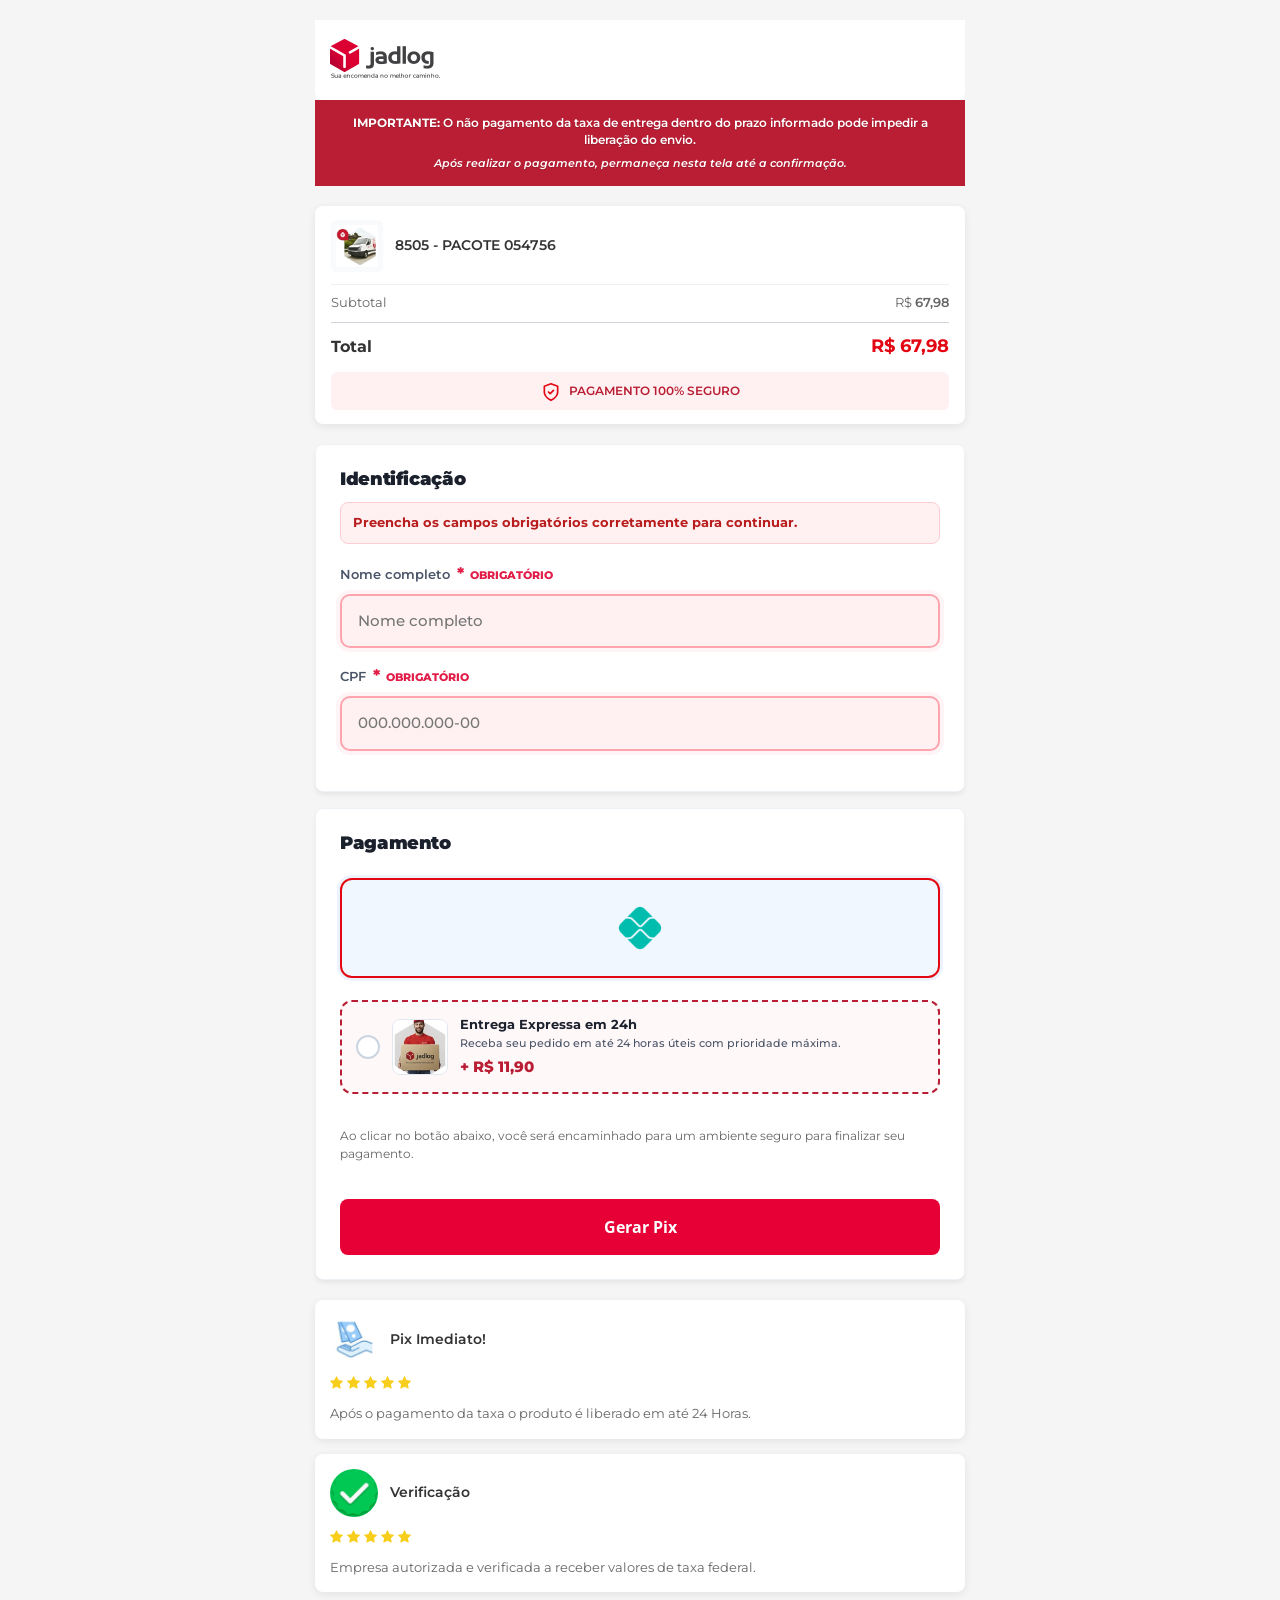
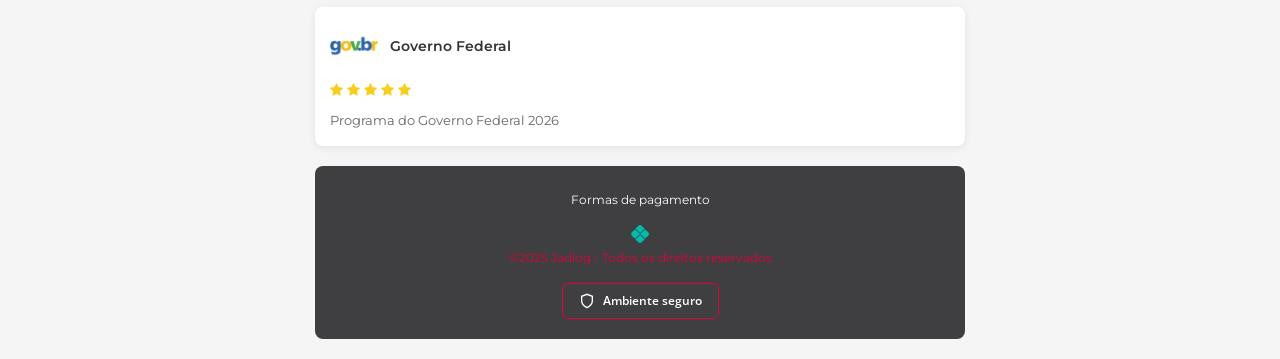
==== commit 4cfba5ca: "Update index.html" ====
--- a/check/index.html
+++ b/check/index.html
@@ -277,7 +277,7 @@
             flex: 1;
             padding: 20px;
             border: 2px solid #e2e8f0;
-            border-radius: 10px;
+            border-radius: 12px;
             text-align: center;
             cursor: pointer;
             transition: all 0.2s cubic-bezier(0.4, 0, 0.2, 1);
